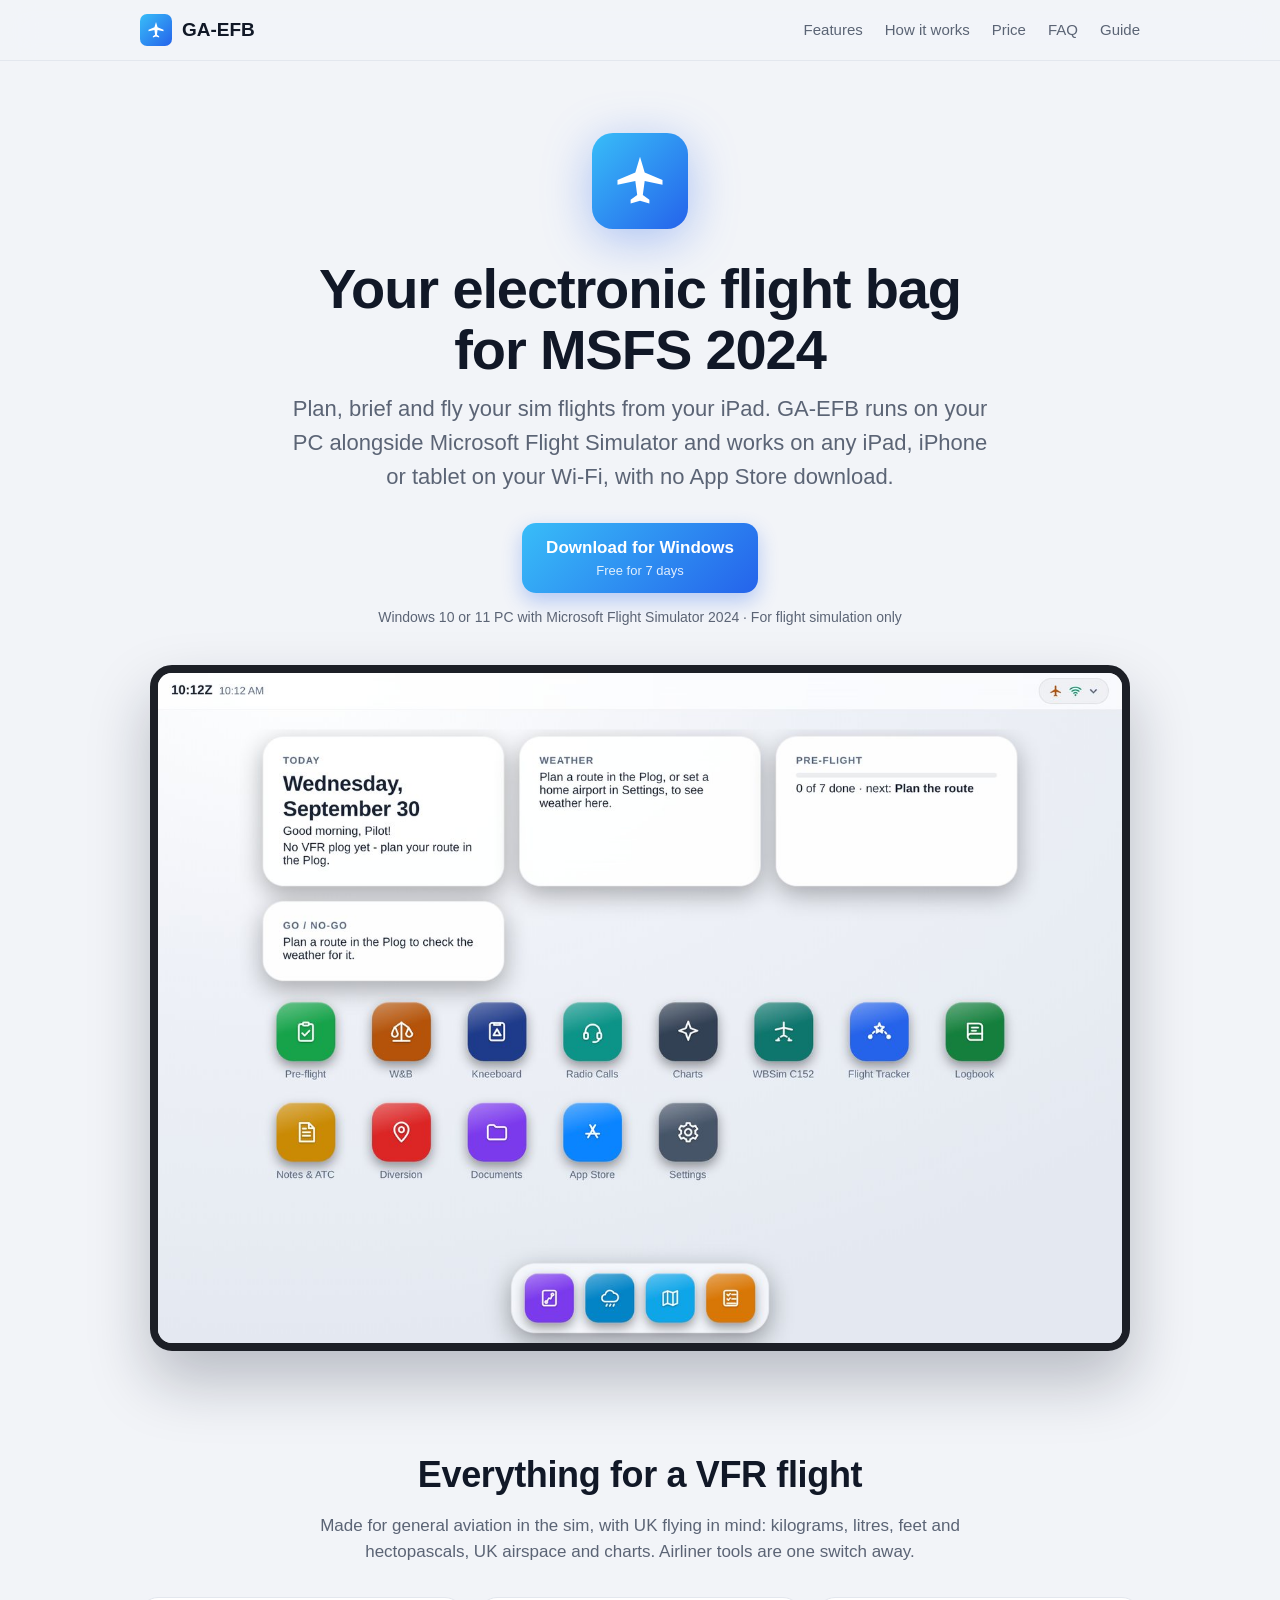
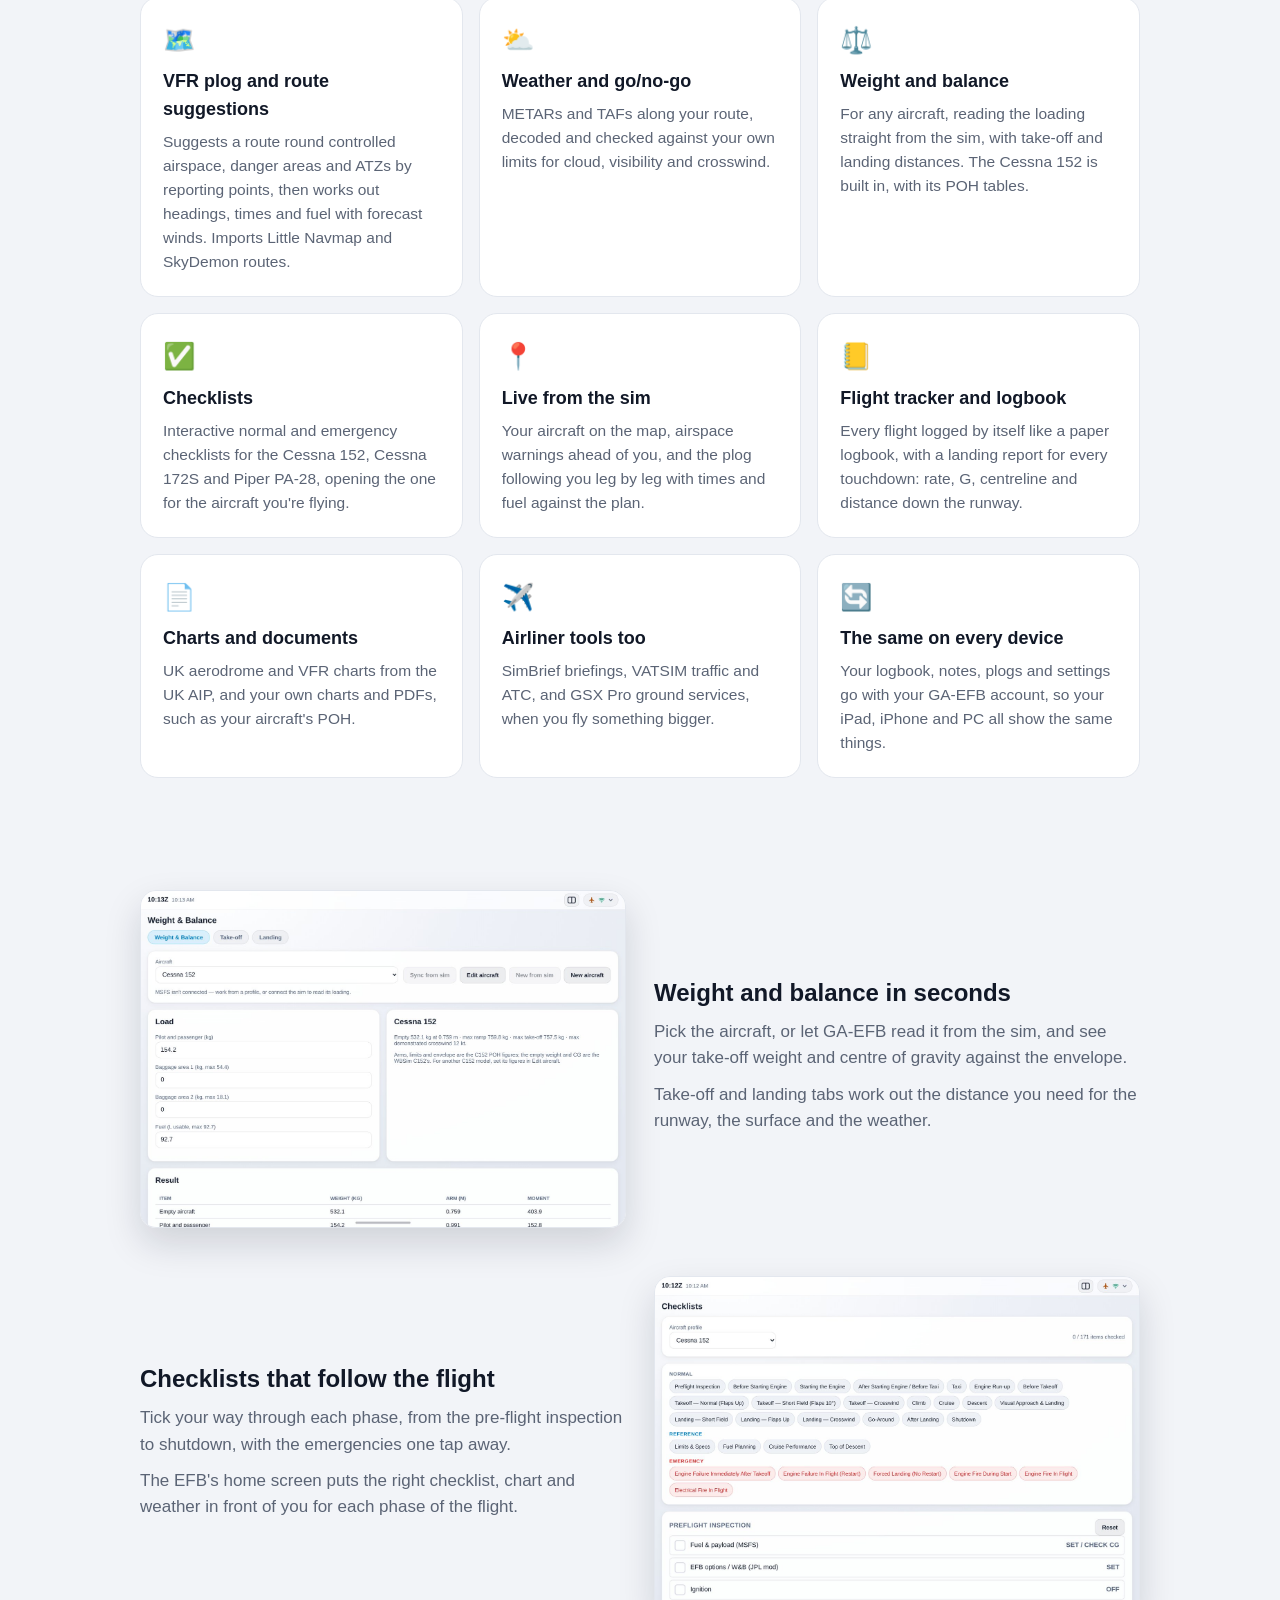
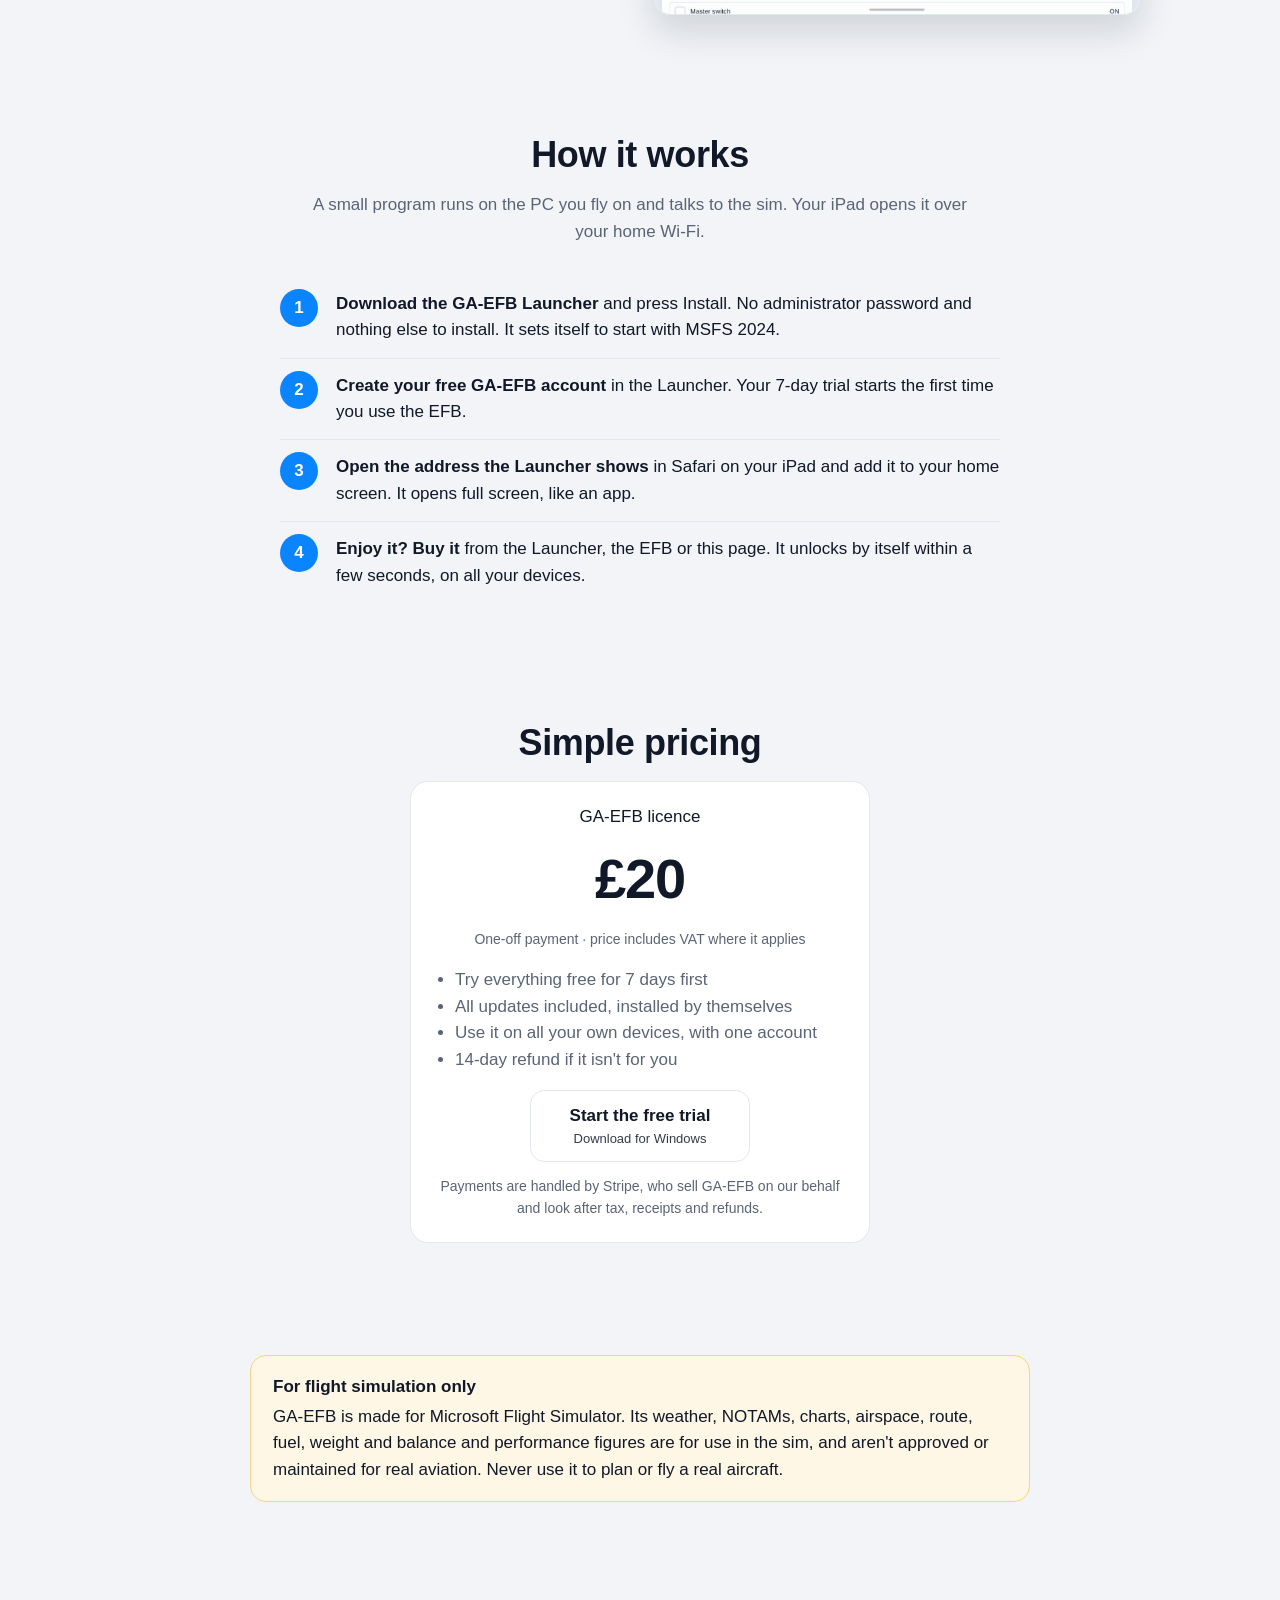
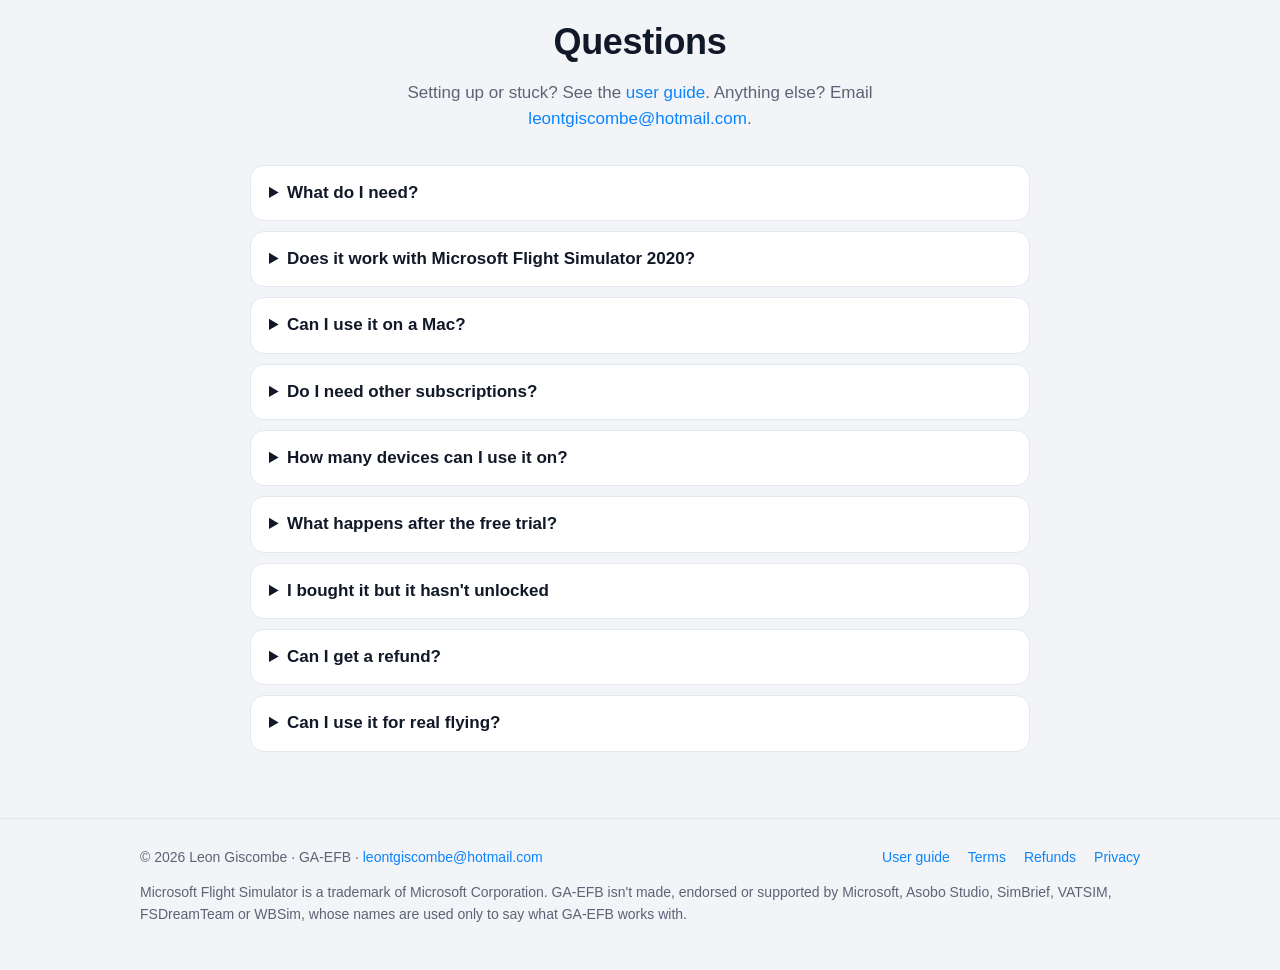
==== index.html @ ec14f98f "Website leontgiscombe/ga-efb@f3e950b14109d30cbc93997cfdd65d51497fab8c" ====
<!doctype html>
<html lang="en-GB">
<head>
  <meta charset="utf-8">
  <meta name="viewport" content="width=device-width, initial-scale=1">
  <title>GA-EFB – Electronic flight bag for Microsoft Flight Simulator 2024</title>
  <meta name="description" content="GA-EFB is an iPad-style electronic flight bag for Microsoft Flight Simulator 2024: VFR plog and route suggestions, weather go/no-go, weight and balance, checklists, flight tracking and logbook. Try it free for 7 days, then £20.">
  <meta property="og:title" content="GA-EFB – Electronic flight bag for MSFS 2024">
  <meta property="og:description" content="Plan, brief and fly your sim flights from your iPad. Try it free for 7 days, then £20.">
  <meta property="og:image" content="https://ga-efb.co.uk/images/product.png">
  <meta property="og:url" content="https://ga-efb.co.uk/">
  <meta name="twitter:card" content="summary_large_image">
  <link rel="icon" href="images/favicon-32.png" type="image/png" sizes="32x32">
  <link rel="apple-touch-icon" href="images/apple-touch-icon.png">
  <link rel="stylesheet" href="style.css">
</head>
<body>
  <header class="top">
    <div class="wrap">
      <a class="brand" href="./"><img src="images/logo.svg" alt="">GA-EFB</a>
      <nav>
        <a href="#features" class="hide-small">Features</a>
        <a href="#how" class="hide-small">How it works</a>
        <a href="#price">Price</a>
        <a href="#faq" class="hide-small">FAQ</a>
        <a href="guide.html">Guide</a>
      </nav>
    </div>
  </header>

  <main>
    <div class="wrap hero">
      <img class="logo" src="images/logo.svg" alt="GA-EFB">
      <h1>Your electronic flight bag<br>for MSFS&nbsp;2024</h1>
      <p class="lead">Plan, brief and fly your sim flights from your iPad. GA-EFB runs on your PC alongside Microsoft Flight Simulator and works on any iPad, iPhone or tablet on your Wi-Fi, with no App Store download.</p>
      <div class="buttons">
        <a class="btn primary" href="https://github.com/leontgiscombe/ga-efb-releases/releases/latest/download/GA-EFB-Launcher.exe">Download for Windows<small>Free for 7 days</small></a>
        <a class="btn secondary buy" href="#price" hidden>Buy GA-EFB – £20<small>One-off payment</small></a>
      </div>
      <p class="fine">Windows 10 or 11 PC with Microsoft Flight Simulator 2024 · For flight simulation only</p>
      <div class="shot"><img src="images/home.jpg" alt="GA-EFB's home screen on an iPad: today's flight, weather and pre-flight widgets above the app icons" width="1400" height="973"></div>
    </div>

    <section id="features">
      <div class="wrap">
        <h2>Everything for a VFR flight</h2>
        <p class="sub">Made for general aviation in the sim, with UK flying in mind: kilograms, litres, feet and hectopascals, UK airspace and charts. Airliner tools are one switch away.</p>
        <div class="grid">
          <div class="card"><div class="icon">🗺️</div><h3>VFR plog and route suggestions</h3><p>Suggests a route round controlled airspace, danger areas and ATZs by reporting points, then works out headings, times and fuel with forecast winds. Imports Little Navmap and SkyDemon routes.</p></div>
          <div class="card"><div class="icon">⛅</div><h3>Weather and go/no-go</h3><p>METARs and TAFs along your route, decoded and checked against your own limits for cloud, visibility and crosswind.</p></div>
          <div class="card"><div class="icon">⚖️</div><h3>Weight and balance</h3><p>For any aircraft, reading the loading straight from the sim, with take-off and landing distances. The Cessna 152 is built in, with its POH tables.</p></div>
          <div class="card"><div class="icon">✅</div><h3>Checklists</h3><p>Interactive normal and emergency checklists for the Cessna 152, Cessna 172S and Piper PA-28, opening the one for the aircraft you're flying.</p></div>
          <div class="card"><div class="icon">📍</div><h3>Live from the sim</h3><p>Your aircraft on the map, airspace warnings ahead of you, and the plog following you leg by leg with times and fuel against the plan.</p></div>
          <div class="card"><div class="icon">📒</div><h3>Flight tracker and logbook</h3><p>Every flight logged by itself like a paper logbook, with a landing report for every touchdown: rate, G, centreline and distance down the runway.</p></div>
          <div class="card"><div class="icon">📄</div><h3>Charts and documents</h3><p>UK aerodrome and VFR charts from the UK AIP, and your own charts and PDFs, such as your aircraft's POH.</p></div>
          <div class="card"><div class="icon">✈️</div><h3>Airliner tools too</h3><p>SimBrief briefings, VATSIM traffic and ATC, and GSX Pro ground services, when you fly something bigger.</p></div>
          <div class="card"><div class="icon">🔄</div><h3>The same on every device</h3><p>Your logbook, notes, plogs and settings go with your GA-EFB account, so your iPad, iPhone and PC all show the same things.</p></div>
        </div>
      </div>
    </section>

    <section>
      <div class="wrap">
        <div class="pair">
          <img src="images/wb.jpg" alt="Weight and balance for a Cessna 152 in GA-EFB" width="1400" height="973" loading="lazy">
          <div>
            <h3>Weight and balance in seconds</h3>
            <p>Pick the aircraft, or let GA-EFB read it from the sim, and see your take-off weight and centre of gravity against the envelope.</p>
            <p>Take-off and landing tabs work out the distance you need for the runway, the surface and the weather.</p>
          </div>
        </div>
        <div class="pair flip">
          <div>
            <h3>Checklists that follow the flight</h3>
            <p>Tick your way through each phase, from the pre-flight inspection to shutdown, with the emergencies one tap away.</p>
            <p>The EFB's home screen puts the right checklist, chart and weather in front of you for each phase of the flight.</p>
          </div>
          <img src="images/checklists.jpg" alt="Cessna 152 checklists in GA-EFB" width="1400" height="973" loading="lazy">
        </div>
      </div>
    </section>

    <section id="how">
      <div class="wrap">
        <h2>How it works</h2>
        <p class="sub">A small program runs on the PC you fly on and talks to the sim. Your iPad opens it over your home Wi-Fi.</p>
        <ol class="steps">
          <li><strong>Download the GA-EFB Launcher</strong> and press Install. No administrator password and nothing else to install. It sets itself to start with MSFS 2024.</li>
          <li><strong>Create your free GA-EFB account</strong> in the Launcher. Your 7-day trial starts the first time you use the EFB.</li>
          <li><strong>Open the address the Launcher shows</strong> in Safari on your iPad and add it to your home screen. It opens full screen, like an app.</li>
          <li><strong>Enjoy it? Buy it</strong> from the Launcher, the EFB or this page. It unlocks by itself within a few seconds, on all your devices.</li>
        </ol>
      </div>
    </section>

    <section id="price">
      <div class="wrap">
        <h2>Simple pricing</h2>
        <div class="card price">
          <div>GA-EFB licence</div>
          <div class="amount">£20</div>
          <div class="fine" style="margin-top:0">One-off payment · price includes VAT where it applies</div>
          <ul>
            <li>Try everything free for 7 days first</li>
            <li>All updates included, installed by themselves</li>
            <li>Use it on all your own devices, with one account</li>
            <li>14-day refund if it isn't for you</li>
          </ul>
          <div class="buttons">
            <a class="btn primary buy" href="#price" hidden>Buy GA-EFB – £20<small>Secure checkout by Stripe</small></a>
            <a class="btn secondary" href="https://github.com/leontgiscombe/ga-efb-releases/releases/latest/download/GA-EFB-Launcher.exe">Start the free trial<small>Download for Windows</small></a>
          </div>
          <p class="fine buy" hidden><strong>Buying here?</strong> Use the email address of your GA-EFB account at the checkout, and GA-EFB unlocks by itself. (Buying from the Launcher or the EFB does this for you.)</p>
          <p class="fine">Payments are handled by Stripe, who sell GA-EFB on our behalf and look after tax, receipts and refunds.</p>
        </div>
      </div>
    </section>

    <section>
      <div class="wrap">
        <div class="sim-only">
          <strong>For flight simulation only</strong>
          GA-EFB is made for Microsoft Flight Simulator. Its weather, NOTAMs, charts, airspace, route, fuel, weight and balance and performance figures are for use in the sim, and aren't approved or maintained for real aviation. Never use it to plan or fly a real aircraft.
        </div>
      </div>
    </section>

    <section id="faq">
      <div class="wrap">
        <h2>Questions</h2>
        <p class="sub">Setting up or stuck? See the <a href="guide.html">user guide</a>. Anything else? Email <a href="mailto:leontgiscombe@hotmail.com">leontgiscombe@hotmail.com</a>.</p>
        <details><summary>What do I need?</summary><p>A Windows 10 or 11 PC (64-bit) with Microsoft Flight Simulator 2024, an internet connection, and an iPad, iPhone, Android tablet or any computer with a modern web browser on the same Wi-Fi. You can also use GA-EFB in a window on the PC itself.</p></details>
        <details><summary>Does it work with Microsoft Flight Simulator 2020?</summary><p>GA-EFB is made and tested for MSFS 2024. Much of it doesn't need the sim at all, but the live features are only supported with MSFS 2024.</p></details>
        <details><summary>Can I use it on a Mac?</summary><p>The part that runs alongside the sim needs a Windows PC, as MSFS does. You can then use GA-EFB from a Mac, iPad or anything else with a web browser on the same network.</p></details>
        <details><summary>Do I need other subscriptions?</summary><p>No. Some optional features use other services with their own free accounts: SimBrief for airliner flight plans and VATSIM for online traffic and ATC.</p></details>
        <details><summary>How many devices can I use it on?</summary><p>All of your own. Your licence is tied to your GA-EFB account, so sign in to it on each device.</p></details>
        <details><summary>What happens after the free trial?</summary><p>After 7 days GA-EFB asks you to buy it. Buy it from the Launcher, the EFB or this page, and it unlocks by itself, on all your devices. Your logbook, plogs and settings from the trial are all kept.</p></details>
        <details><summary>I bought it but it hasn't unlocked</summary><p>If you bought it on this website, check you used the same email address as your GA-EFB account. If you used a different one, email us with both addresses and we'll sort it out. It can also take a minute: open the EFB again, or press Buy in the Launcher once more.</p></details>
        <details><summary>Can I get a refund?</summary><p>Yes, within 14 days of buying. See the <a href="refunds.html">refund policy</a>.</p></details>
        <details><summary>Can I use it for real flying?</summary><p>No. GA-EFB is for flight simulation only. Nothing in it is approved or kept up to date for real aviation.</p></details>
      </div>
    </section>
  </main>

  <footer>
    <div class="wrap">
      <span>© 2026 Leon Giscombe · GA-EFB · <a href="mailto:leontgiscombe@hotmail.com">leontgiscombe@hotmail.com</a></span>
      <nav>
        <a href="guide.html">User guide</a>
        <a href="terms.html">Terms</a>
        <a href="refunds.html">Refunds</a>
        <a href="privacy.html">Privacy</a>
      </nav>
    </div>
    <div class="wrap"><span class="fine">Microsoft Flight Simulator is a trademark of Microsoft Corporation. GA-EFB isn't made, endorsed or supported by Microsoft, Asobo Studio, SimBrief, VATSIM, FSDreamTeam or WBSim, whose names are used only to say what GA-EFB works with.</span></div>
  </footer>

  <script src="site.js"></script>
</body>
</html>
---- style.css ----
/* GA-EFB's website: plain HTML and CSS, light and dark like the app. */
:root {
  --bg: #f2f4f8;
  --card: #ffffff;
  --text: #111827;
  --dim: #5b6475;
  --line: #e3e7ee;
  --accent: #0a84ff;
  --accent-2: #2563eb;
  --warn-bg: #fff7e6;
  --warn-line: #f5d38a;
  color-scheme: light dark;
}
@media (prefers-color-scheme: dark) {
  :root {
    --bg: #0b0f17;
    --card: #151b26;
    --text: #eef2f8;
    --dim: #9aa4b5;
    --line: #232b39;
    --accent: #3b9bff;
    --warn-bg: #2a2111;
    --warn-line: #6b5420;
  }
}
* { box-sizing: border-box; }
html { -webkit-text-size-adjust: 100%; }
body {
  margin: 0;
  background: var(--bg);
  color: var(--text);
  font: 17px/1.55 -apple-system, BlinkMacSystemFont, "Segoe UI", Roboto, Helvetica, Arial, sans-serif;
}
a { color: var(--accent); text-decoration: none; }
a:hover { text-decoration: underline; }
.wrap { max-width: 1040px; margin: 0 auto; padding: 0 20px; }

header.top { position: sticky; top: 0; z-index: 5; backdrop-filter: saturate(180%) blur(16px); -webkit-backdrop-filter: saturate(180%) blur(16px); background: color-mix(in srgb, var(--bg) 82%, transparent); border-bottom: 1px solid var(--line); }
header.top .wrap { display: flex; align-items: center; gap: 12px; height: 60px; }
.brand { display: flex; align-items: center; gap: 10px; font-weight: 700; color: var(--text); font-size: 19px; }
.brand img { width: 32px; height: 32px; }
.brand:hover { text-decoration: none; }
header.top nav { margin-left: auto; display: flex; gap: 22px; font-size: 15px; }
header.top nav a { color: var(--dim); }
@media (max-width: 640px) { header.top nav .hide-small { display: none; } }

.hero { text-align: center; padding-top: 72px; padding-bottom: 40px; }
.hero img.logo { width: 96px; height: 96px; filter: drop-shadow(0 10px 24px rgba(37, 99, 235, 0.35)); }
.hero h1 { font-size: clamp(34px, 6vw, 56px); line-height: 1.08; margin: 22px 0 12px; letter-spacing: -0.02em; }
.hero p.lead { font-size: clamp(18px, 2.4vw, 22px); color: var(--dim); max-width: 700px; margin: 0 auto 28px; }
.buttons { display: flex; gap: 12px; justify-content: center; flex-wrap: wrap; }
.btn { display: inline-flex; flex-direction: column; align-items: center; justify-content: center; min-width: 220px; padding: 12px 24px; border-radius: 14px; font-weight: 650; font-size: 17px; }
.btn small { font-weight: 500; font-size: 13px; opacity: 0.85; }
.btn.primary { background: linear-gradient(135deg, #38bdf8, var(--accent-2)); color: #fff; box-shadow: 0 8px 20px rgba(37, 99, 235, 0.3); }
.btn.secondary { background: var(--card); color: var(--text); border: 1px solid var(--line); }
.btn:hover { text-decoration: none; filter: brightness(1.05); }
[hidden] { display: none !important; }
.fine { color: var(--dim); font-size: 14px; margin-top: 14px; }

.shot { margin: 36px auto 0; max-width: 980px; }
.shot img { width: 100%; height: auto; border-radius: 22px; border: 8px solid #1c1f26; box-shadow: 0 30px 60px rgba(15, 23, 42, 0.25); display: block; }

section { padding: 56px 0; }
section h2 { font-size: clamp(26px, 4vw, 36px); margin: 0 0 10px; letter-spacing: -0.01em; text-align: center; }
section p.sub { text-align: center; color: var(--dim); max-width: 680px; margin: 0 auto 32px; }

.grid { display: grid; grid-template-columns: repeat(auto-fit, minmax(270px, 1fr)); gap: 16px; }
.card { background: var(--card); border: 1px solid var(--line); border-radius: 18px; padding: 22px; }
.card h3 { margin: 0 0 6px; font-size: 18px; }
.card p { margin: 0; color: var(--dim); font-size: 15.5px; }
.card p.fine { margin-top: 14px; font-size: 14px; }
.card .icon { font-size: 26px; margin-bottom: 8px; }

.pair { display: grid; grid-template-columns: 1fr 1fr; gap: 28px; align-items: center; }
.pair + .pair { margin-top: 48px; }
.pair img { width: 100%; height: auto; border-radius: 16px; border: 1px solid var(--line); box-shadow: 0 16px 36px rgba(15, 23, 42, 0.15); }
.pair h3 { font-size: 24px; margin: 0 0 8px; }
.pair p { color: var(--dim); margin: 0 0 10px; }
@media (max-width: 760px) { .pair { grid-template-columns: 1fr; } .pair.flip img { order: -1; } }

ol.steps { counter-reset: s; list-style: none; padding: 0; margin: 0 auto; max-width: 720px; }
ol.steps li { counter-increment: s; position: relative; padding: 14px 0 14px 56px; border-bottom: 1px solid var(--line); }
ol.steps li:last-child { border-bottom: none; }
ol.steps li::before { content: counter(s); position: absolute; left: 0; top: 12px; width: 38px; height: 38px; border-radius: 50%; background: var(--accent); color: #fff; font-weight: 700; display: grid; place-items: center; }

.price { max-width: 460px; margin: 0 auto; text-align: center; }
.price .amount { font-size: 56px; font-weight: 800; letter-spacing: -0.02em; margin: 6px 0; }
.price ul { text-align: left; padding-left: 22px; color: var(--dim); }

.sim-only { background: var(--warn-bg); border: 1px solid var(--warn-line); border-radius: 16px; padding: 18px 22px; max-width: 780px; margin: 0 auto; }
.sim-only strong { display: block; margin-bottom: 4px; }

details { background: var(--card); border: 1px solid var(--line); border-radius: 14px; padding: 14px 18px; margin: 0 auto 10px; max-width: 780px; }
details summary { cursor: pointer; font-weight: 600; }
details p { color: var(--dim); margin: 10px 0 0; }

footer { border-top: 1px solid var(--line); padding: 28px 0 44px; color: var(--dim); font-size: 14px; }
footer .wrap { display: flex; flex-wrap: wrap; gap: 10px 24px; justify-content: space-between; }
footer nav { display: flex; gap: 18px; flex-wrap: wrap; }

/* The policy pages */
article.doc { max-width: 760px; margin: 0 auto; padding: 40px 0 60px; }
article.doc h1 { font-size: 36px; margin: 0 0 4px; }
article.doc .updated { color: var(--dim); margin: 0 0 28px; }
article.doc h2 { font-size: 21px; margin: 32px 0 8px; }
article.doc p, article.doc li { color: var(--text); }
article.doc ul { padding-left: 22px; }

/* User guide (guide.html) */
article.guide .toc { background: var(--card); border: 1px solid var(--line); border-radius: 16px; padding: 14px 22px; margin: 0 0 24px; }
article.guide .toc ol { margin: 0; padding-left: 20px; columns: 2 240px; column-gap: 28px; }
article.guide .toc li { margin: 3px 0; }
article.guide h2 { scroll-margin-top: 76px; }
article.guide .sim-only { margin: 0 0 8px; }
article.guide ol.steps { margin: 6px 0 14px; max-width: none; }
article.guide ol.steps li { color: var(--text); }
article.guide code { font-size: 0.92em; background: var(--card); border: 1px solid var(--line); border-radius: 6px; padding: 1px 6px; overflow-wrap: anywhere; }
article.guide .tip { background: var(--card); border-left: 4px solid var(--accent); border-radius: 10px; padding: 12px 16px; }
article.guide dl.apps { display: grid; grid-template-columns: minmax(150px, 220px) 1fr; gap: 0; border: 1px solid var(--line); border-radius: 14px; overflow: hidden; background: var(--card); }
article.guide dl.apps dt, article.guide dl.apps dd { margin: 0; padding: 10px 14px; border-top: 1px solid var(--line); }
article.guide dl.apps dt:first-of-type, article.guide dl.apps dt:first-of-type + dd { border-top: none; }
article.guide dl.apps dt { font-weight: 650; }
article.guide dl.apps dt span { display: inline-block; font-size: 11px; font-weight: 600; color: var(--dim); border: 1px solid var(--line); border-radius: 999px; padding: 0 7px; margin-left: 4px; vertical-align: 2px; }
article.guide dl.apps dd { color: var(--dim); }
article.guide details { max-width: none; }
article.guide details ul { color: var(--dim); margin: 10px 0 0; }
article.guide .contact { margin-top: 28px; }
@media (max-width: 600px) {
  article.guide dl.apps { grid-template-columns: 1fr; }
  article.guide dl.apps dd { border-top: none; padding-top: 0; }
}
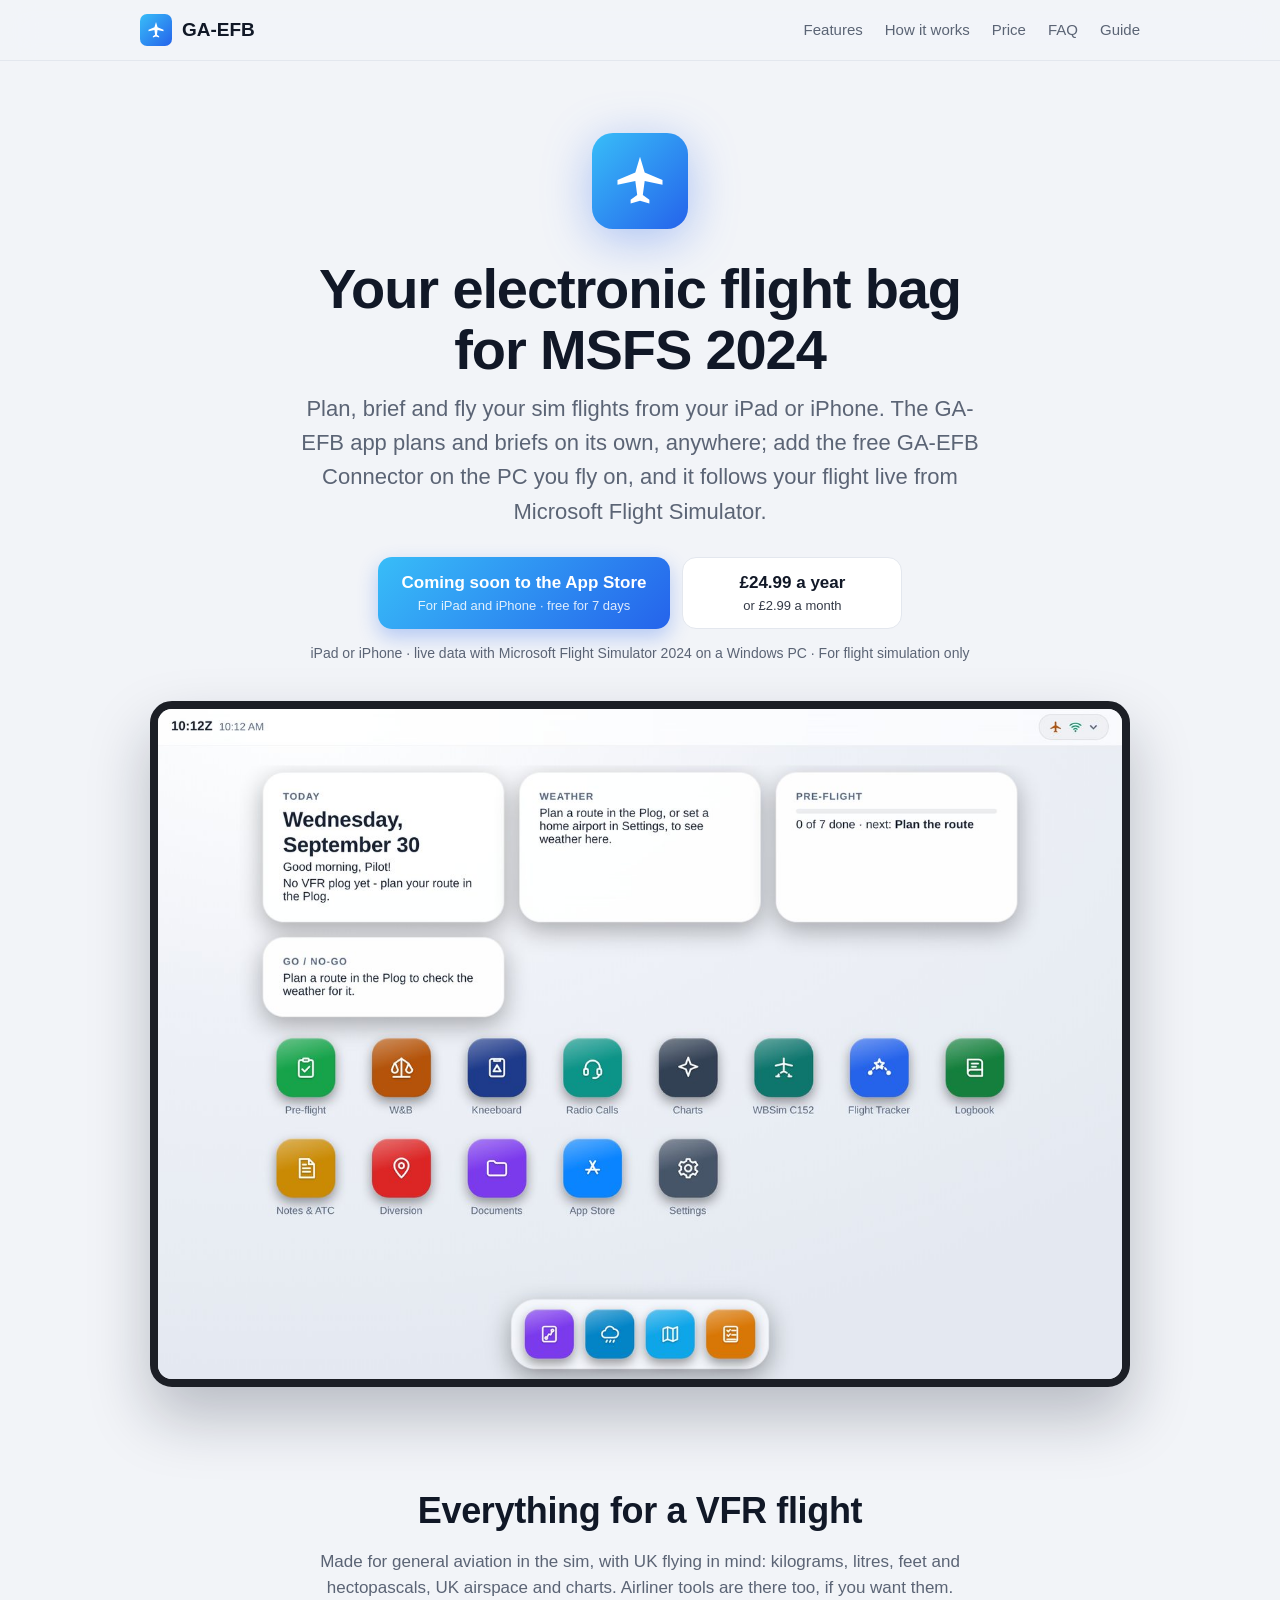
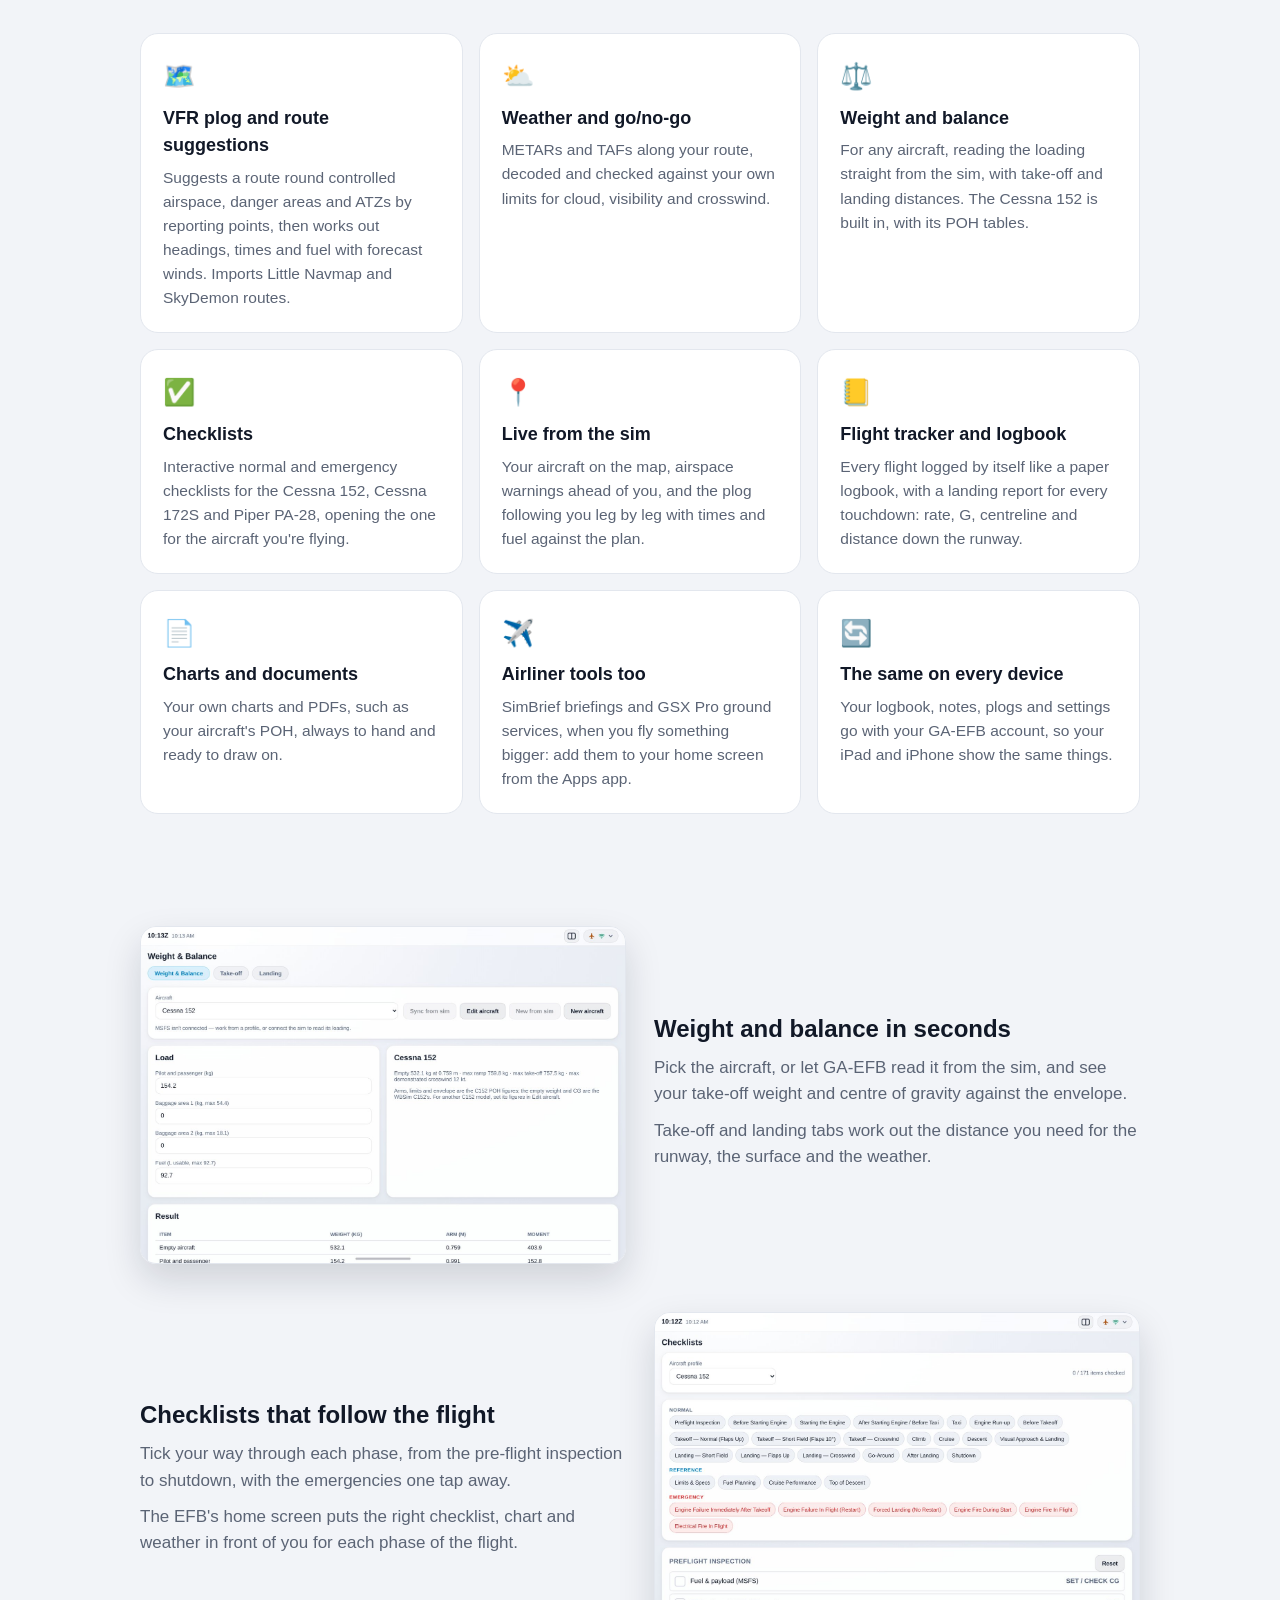
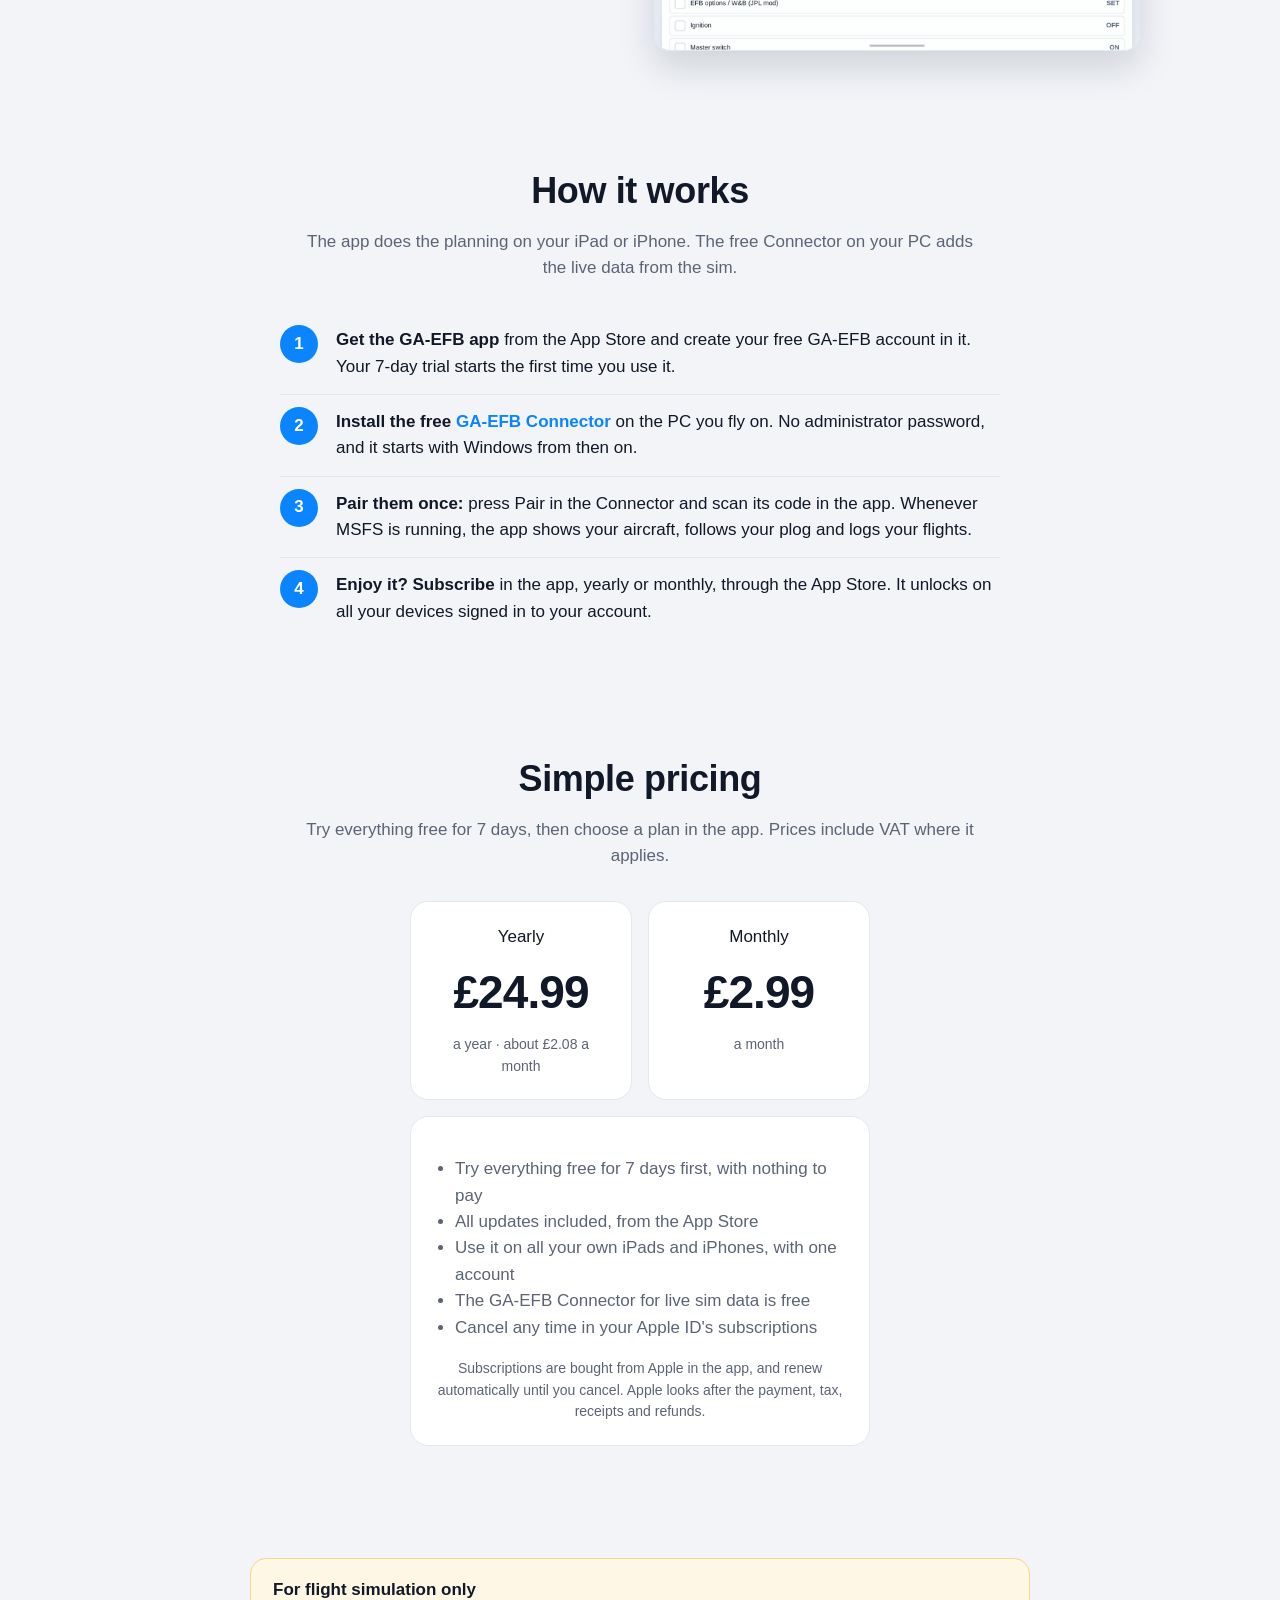
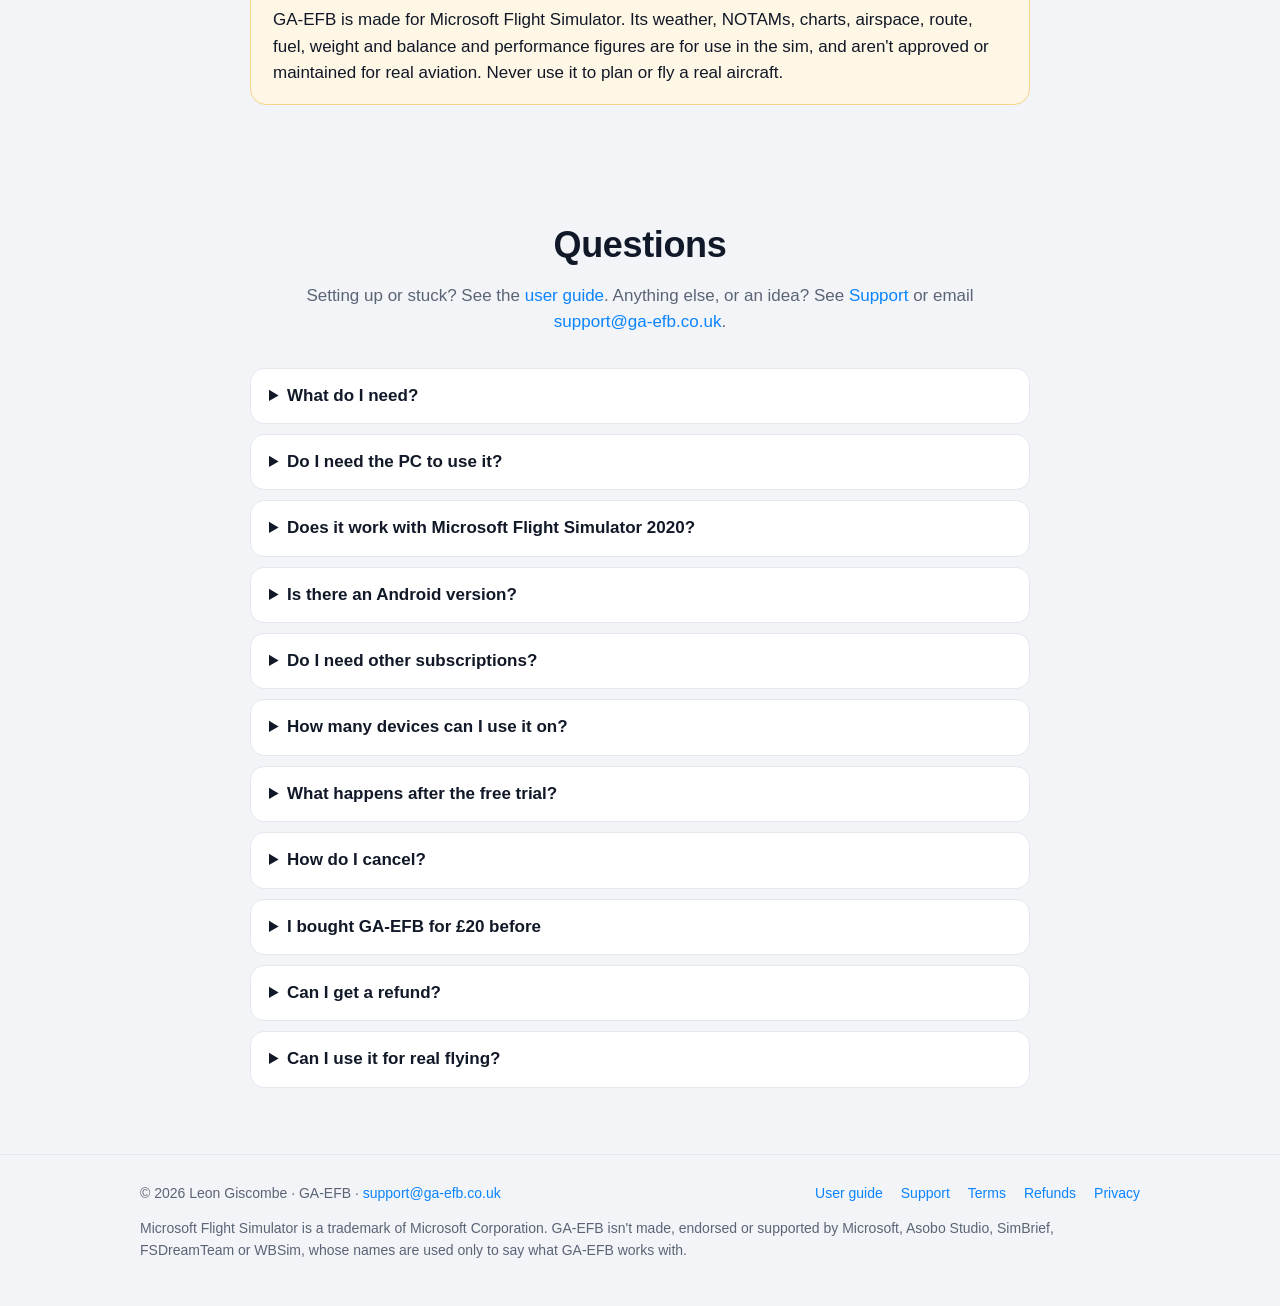
==== commit 2ac307d8: "Website leontgiscombe/ga-efb@dd923b74b91a2d2367b68d70e1950bfe2bf7322a" ====
--- a/index.html
+++ b/index.html
@@ -4,9 +4,9 @@
   <meta charset="utf-8">
   <meta name="viewport" content="width=device-width, initial-scale=1">
   <title>GA-EFB – Electronic flight bag for Microsoft Flight Simulator 2024</title>
-  <meta name="description" content="GA-EFB is an iPad-style electronic flight bag for Microsoft Flight Simulator 2024: VFR plog and route suggestions, weather go/no-go, weight and balance, checklists, flight tracking and logbook. Try it free for 7 days, then £20.">
+  <meta name="description" content="GA-EFB is an iPad-style electronic flight bag for Microsoft Flight Simulator 2024: VFR plog and route suggestions, weather go/no-go, weight and balance, checklists, flight tracking and logbook. An app for iPad and iPhone: try it free for 7 days, then £24.99 a year or £2.99 a month.">
   <meta property="og:title" content="GA-EFB – Electronic flight bag for MSFS 2024">
-  <meta property="og:description" content="Plan, brief and fly your sim flights from your iPad. Try it free for 7 days, then £20.">
+  <meta property="og:description" content="Plan, brief and fly your sim flights from your iPad or iPhone. Try it free for 7 days, then £24.99 a year or £2.99 a month.">
   <meta property="og:image" content="https://ga-efb.co.uk/images/product.png">
   <meta property="og:url" content="https://ga-efb.co.uk/">
   <meta name="twitter:card" content="summary_large_image">
@@ -32,19 +32,19 @@
     <div class="wrap hero">
       <img class="logo" src="images/logo.svg" alt="GA-EFB">
       <h1>Your electronic flight bag<br>for MSFS&nbsp;2024</h1>
-      <p class="lead">Plan, brief and fly your sim flights from your iPad. GA-EFB runs on your PC alongside Microsoft Flight Simulator and works on any iPad, iPhone or tablet on your Wi-Fi, with no App Store download.</p>
+      <p class="lead">Plan, brief and fly your sim flights from your iPad or iPhone. The GA-EFB app plans and briefs on its own, anywhere; add the free GA-EFB Connector on the PC you fly on, and it follows your flight live from Microsoft Flight Simulator.</p>
       <div class="buttons">
-        <a class="btn primary" href="https://github.com/leontgiscombe/ga-efb-releases/releases/latest/download/GA-EFB-Launcher.exe">Download for Windows<small>Free for 7 days</small></a>
-        <a class="btn secondary buy" href="#price" hidden>Buy GA-EFB – £20<small>One-off payment</small></a>
+        <span class="btn primary">Coming soon to the App Store<small>For iPad and iPhone · free for 7 days</small></span>
+        <a class="btn secondary" href="#price">£24.99 a year<small>or £2.99 a month</small></a>
       </div>
-      <p class="fine">Windows 10 or 11 PC with Microsoft Flight Simulator 2024 · For flight simulation only</p>
+      <p class="fine">iPad or iPhone · live data with Microsoft Flight Simulator 2024 on a Windows PC · For flight simulation only</p>
       <div class="shot"><img src="images/home.jpg" alt="GA-EFB's home screen on an iPad: today's flight, weather and pre-flight widgets above the app icons" width="1400" height="973"></div>
     </div>
 
     <section id="features">
       <div class="wrap">
         <h2>Everything for a VFR flight</h2>
-        <p class="sub">Made for general aviation in the sim, with UK flying in mind: kilograms, litres, feet and hectopascals, UK airspace and charts. Airliner tools are one switch away.</p>
+        <p class="sub">Made for general aviation in the sim, with UK flying in mind: kilograms, litres, feet and hectopascals, UK airspace and charts. Airliner tools are there too, if you want them.</p>
         <div class="grid">
           <div class="card"><div class="icon">🗺️</div><h3>VFR plog and route suggestions</h3><p>Suggests a route round controlled airspace, danger areas and ATZs by reporting points, then works out headings, times and fuel with forecast winds. Imports Little Navmap and SkyDemon routes.</p></div>
           <div class="card"><div class="icon">⛅</div><h3>Weather and go/no-go</h3><p>METARs and TAFs along your route, decoded and checked against your own limits for cloud, visibility and crosswind.</p></div>
@@ -52,9 +52,9 @@
           <div class="card"><div class="icon">✅</div><h3>Checklists</h3><p>Interactive normal and emergency checklists for the Cessna 152, Cessna 172S and Piper PA-28, opening the one for the aircraft you're flying.</p></div>
           <div class="card"><div class="icon">📍</div><h3>Live from the sim</h3><p>Your aircraft on the map, airspace warnings ahead of you, and the plog following you leg by leg with times and fuel against the plan.</p></div>
           <div class="card"><div class="icon">📒</div><h3>Flight tracker and logbook</h3><p>Every flight logged by itself like a paper logbook, with a landing report for every touchdown: rate, G, centreline and distance down the runway.</p></div>
-          <div class="card"><div class="icon">📄</div><h3>Charts and documents</h3><p>UK aerodrome and VFR charts from the UK AIP, and your own charts and PDFs, such as your aircraft's POH.</p></div>
-          <div class="card"><div class="icon">✈️</div><h3>Airliner tools too</h3><p>SimBrief briefings, VATSIM traffic and ATC, and GSX Pro ground services, when you fly something bigger.</p></div>
-          <div class="card"><div class="icon">🔄</div><h3>The same on every device</h3><p>Your logbook, notes, plogs and settings go with your GA-EFB account, so your iPad, iPhone and PC all show the same things.</p></div>
+          <div class="card"><div class="icon">📄</div><h3>Charts and documents</h3><p>Your own charts and PDFs, such as your aircraft's POH, always to hand and ready to draw on.</p></div>
+          <div class="card"><div class="icon">✈️</div><h3>Airliner tools too</h3><p>SimBrief briefings and GSX Pro ground services, when you fly something bigger: add them to your home screen from the Apps app.</p></div>
+          <div class="card"><div class="icon">🔄</div><h3>The same on every device</h3><p>Your logbook, notes, plogs and settings go with your GA-EFB account, so your iPad and iPhone show the same things.</p></div>
         </div>
       </div>
     </section>
@@ -83,12 +83,12 @@
     <section id="how">
       <div class="wrap">
         <h2>How it works</h2>
-        <p class="sub">A small program runs on the PC you fly on and talks to the sim. Your iPad opens it over your home Wi-Fi.</p>
+        <p class="sub">The app does the planning on your iPad or iPhone. The free Connector on your PC adds the live data from the sim.</p>
         <ol class="steps">
-          <li><strong>Download the GA-EFB Launcher</strong> and press Install. No administrator password and nothing else to install. It sets itself to start with MSFS 2024.</li>
-          <li><strong>Create your free GA-EFB account</strong> in the Launcher. Your 7-day trial starts the first time you use the EFB.</li>
-          <li><strong>Open the address the Launcher shows</strong> in Safari on your iPad and add it to your home screen. It opens full screen, like an app.</li>
-          <li><strong>Enjoy it? Buy it</strong> from the Launcher, the EFB or this page. It unlocks by itself within a few seconds, on all your devices.</li>
+          <li><strong>Get the GA-EFB app</strong> from the App Store and create your free GA-EFB account in it. Your 7-day trial starts the first time you use it.</li>
+          <li><strong>Install the free <a href="connector.html">GA-EFB Connector</a></strong> on the PC you fly on. No administrator password, and it starts with Windows from then on.</li>
+          <li><strong>Pair them once:</strong> press Pair in the Connector and scan its code in the app. Whenever MSFS is running, the app shows your aircraft, follows your plog and logs your flights.</li>
+          <li><strong>Enjoy it? Subscribe</strong> in the app, yearly or monthly, through the App Store. It unlocks on all your devices signed in to your account.</li>
         </ol>
       </div>
     </section>
@@ -96,22 +96,28 @@
     <section id="price">
       <div class="wrap">
         <h2>Simple pricing</h2>
+        <p class="sub">Try everything free for 7 days, then choose a plan in the app. Prices include VAT where it applies.</p>
+        <div class="plans">
+          <div class="card price">
+            <div>Yearly</div>
+            <div class="amount">£24.99</div>
+            <div class="fine" style="margin-top:0">a year · about £2.08 a month</div>
+          </div>
+          <div class="card price">
+            <div>Monthly</div>
+            <div class="amount">£2.99</div>
+            <div class="fine" style="margin-top:0">a month</div>
+          </div>
+        </div>
         <div class="card price">
-          <div>GA-EFB licence</div>
-          <div class="amount">£20</div>
-          <div class="fine" style="margin-top:0">One-off payment · price includes VAT where it applies</div>
           <ul>
-            <li>Try everything free for 7 days first</li>
-            <li>All updates included, installed by themselves</li>
-            <li>Use it on all your own devices, with one account</li>
-            <li>14-day refund if it isn't for you</li>
+            <li>Try everything free for 7 days first, with nothing to pay</li>
+            <li>All updates included, from the App Store</li>
+            <li>Use it on all your own iPads and iPhones, with one account</li>
+            <li>The GA-EFB Connector for live sim data is free</li>
+            <li>Cancel any time in your Apple ID's subscriptions</li>
           </ul>
-          <div class="buttons">
-            <a class="btn primary buy" href="#price" hidden>Buy GA-EFB – £20<small>Secure checkout by Stripe</small></a>
-            <a class="btn secondary" href="https://github.com/leontgiscombe/ga-efb-releases/releases/latest/download/GA-EFB-Launcher.exe">Start the free trial<small>Download for Windows</small></a>
-          </div>
-          <p class="fine buy" hidden><strong>Buying here?</strong> Use the email address of your GA-EFB account at the checkout, and GA-EFB unlocks by itself. (Buying from the Launcher or the EFB does this for you.)</p>
-          <p class="fine">Payments are handled by Stripe, who sell GA-EFB on our behalf and look after tax, receipts and refunds.</p>
+          <p class="fine">Subscriptions are bought from Apple in the app, and renew automatically until you cancel. Apple looks after the payment, tax, receipts and refunds.</p>
         </div>
       </div>
     </section>
@@ -128,15 +134,17 @@
     <section id="faq">
       <div class="wrap">
         <h2>Questions</h2>
-        <p class="sub">Setting up or stuck? See the <a href="guide.html">user guide</a>. Anything else? Email <a href="mailto:leontgiscombe@hotmail.com">leontgiscombe@hotmail.com</a>.</p>
-        <details><summary>What do I need?</summary><p>A Windows 10 or 11 PC (64-bit) with Microsoft Flight Simulator 2024, an internet connection, and an iPad, iPhone, Android tablet or any computer with a modern web browser on the same Wi-Fi. You can also use GA-EFB in a window on the PC itself.</p></details>
+        <p class="sub">Setting up or stuck? See the <a href="guide.html">user guide</a>. Anything else, or an idea? See <a href="support.html">Support</a> or email <a href="mailto:support@ga-efb.co.uk">support@ga-efb.co.uk</a>.</p>
+        <details><summary>What do I need?</summary><p>An iPad or iPhone and an email address for your free GA-EFB account. For the live data from the sim, a Windows 10 or 11 PC (64-bit) with Microsoft Flight Simulator 2024 running the free GA-EFB Connector, on the same Wi-Fi as your iPad or iPhone.</p></details>
+        <details><summary>Do I need the PC to use it?</summary><p>No. Planning, weather, NOTAMs, weight and balance, checklists, charts and your logbook all work on the iPad or iPhone by itself. The Connector adds what comes from the sim: your aircraft on the map, the plog and kneeboard following you, the flight tracker and landing reports.</p></details>
         <details><summary>Does it work with Microsoft Flight Simulator 2020?</summary><p>GA-EFB is made and tested for MSFS 2024. Much of it doesn't need the sim at all, but the live features are only supported with MSFS 2024.</p></details>
-        <details><summary>Can I use it on a Mac?</summary><p>The part that runs alongside the sim needs a Windows PC, as MSFS does. You can then use GA-EFB from a Mac, iPad or anything else with a web browser on the same network.</p></details>
-        <details><summary>Do I need other subscriptions?</summary><p>No. Some optional features use other services with their own free accounts: SimBrief for airliner flight plans and VATSIM for online traffic and ATC.</p></details>
-        <details><summary>How many devices can I use it on?</summary><p>All of your own. Your licence is tied to your GA-EFB account, so sign in to it on each device.</p></details>
-        <details><summary>What happens after the free trial?</summary><p>After 7 days GA-EFB asks you to buy it. Buy it from the Launcher, the EFB or this page, and it unlocks by itself, on all your devices. Your logbook, plogs and settings from the trial are all kept.</p></details>
-        <details><summary>I bought it but it hasn't unlocked</summary><p>If you bought it on this website, check you used the same email address as your GA-EFB account. If you used a different one, email us with both addresses and we'll sort it out. It can also take a minute: open the EFB again, or press Buy in the Launcher once more.</p></details>
-        <details><summary>Can I get a refund?</summary><p>Yes, within 14 days of buying. See the <a href="refunds.html">refund policy</a>.</p></details>
+        <details><summary>Is there an Android version?</summary><p>Not yet: GA-EFB is an app for iPad and iPhone.</p></details>
+        <details><summary>Do I need other subscriptions?</summary><p>No. The optional airliner flight plans use SimBrief, with its own free account.</p></details>
+        <details><summary>How many devices can I use it on?</summary><p>All of your own iPads and iPhones. Your subscription is tied to your GA-EFB account, so sign in to it on each device.</p></details>
+        <details><summary>What happens after the free trial?</summary><p>After 7 days GA-EFB asks you to subscribe, yearly or monthly, in the app. Your logbook, plogs and settings from the trial are all kept.</p></details>
+        <details><summary>How do I cancel?</summary><p>In your Apple ID's subscriptions (Settings → your name → Subscriptions on the iPad or iPhone), or from GA-EFB's Settings → Subscription → Manage Subscription. GA-EFB carries on until the end of the period you've paid for.</p></details>
+        <details><summary>I bought GA-EFB for £20 before</summary><p>Thank you! Your licence is tied to your GA-EFB account, so sign in to the app with that account and it's unlocked, with nothing more to pay.</p></details>
+        <details><summary>Can I get a refund?</summary><p>Subscriptions are sold by Apple, so refunds are Apple's: see the <a href="refunds.html">refund policy</a>.</p></details>
         <details><summary>Can I use it for real flying?</summary><p>No. GA-EFB is for flight simulation only. Nothing in it is approved or kept up to date for real aviation.</p></details>
       </div>
     </section>
@@ -144,17 +152,17 @@
 
   <footer>
     <div class="wrap">
-      <span>© 2026 Leon Giscombe · GA-EFB · <a href="mailto:leontgiscombe@hotmail.com">leontgiscombe@hotmail.com</a></span>
+      <span>© 2026 Leon Giscombe · GA-EFB · <a href="mailto:support@ga-efb.co.uk">support@ga-efb.co.uk</a></span>
       <nav>
         <a href="guide.html">User guide</a>
+        <a href="support.html">Support</a>
         <a href="terms.html">Terms</a>
         <a href="refunds.html">Refunds</a>
         <a href="privacy.html">Privacy</a>
       </nav>
     </div>
-    <div class="wrap"><span class="fine">Microsoft Flight Simulator is a trademark of Microsoft Corporation. GA-EFB isn't made, endorsed or supported by Microsoft, Asobo Studio, SimBrief, VATSIM, FSDreamTeam or WBSim, whose names are used only to say what GA-EFB works with.</span></div>
+    <div class="wrap"><span class="fine">Microsoft Flight Simulator is a trademark of Microsoft Corporation. GA-EFB isn't made, endorsed or supported by Microsoft, Asobo Studio, SimBrief, FSDreamTeam or WBSim, whose names are used only to say what GA-EFB works with.</span></div>
   </footer>
 
-  <script src="site.js"></script>
 </body>
 </html>
--- a/style.css
+++ b/style.css
@@ -129,3 +129,7 @@
   article.guide dl.apps { grid-template-columns: 1fr; }
   article.guide dl.apps dd { border-top: none; padding-top: 0; }
 }
+.plans { display: grid; grid-template-columns: repeat(auto-fit, minmax(200px, 1fr)); gap: 16px; max-width: 460px; margin: 0 auto 16px; }
+.plans .price { width: 100%; }
+span.btn { cursor: default; }
+.plans .price .amount { font-size: 46px; }
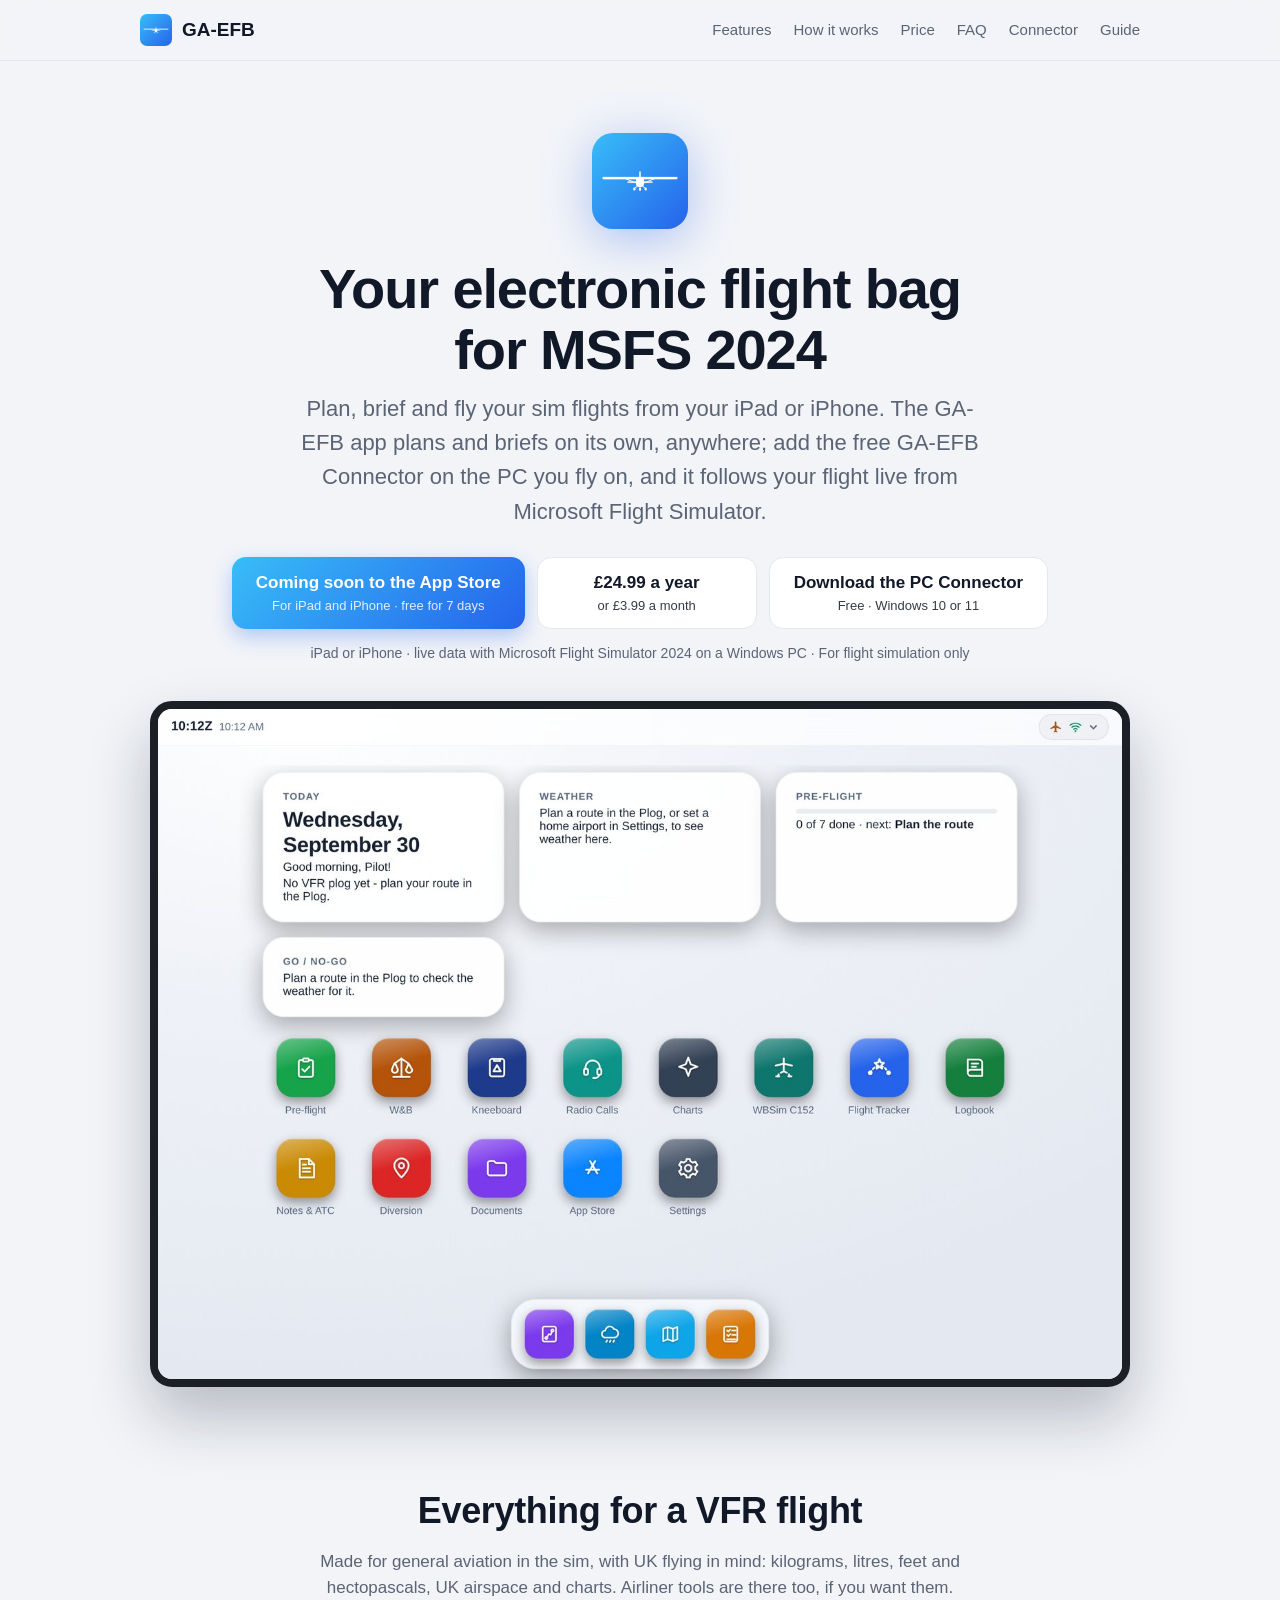
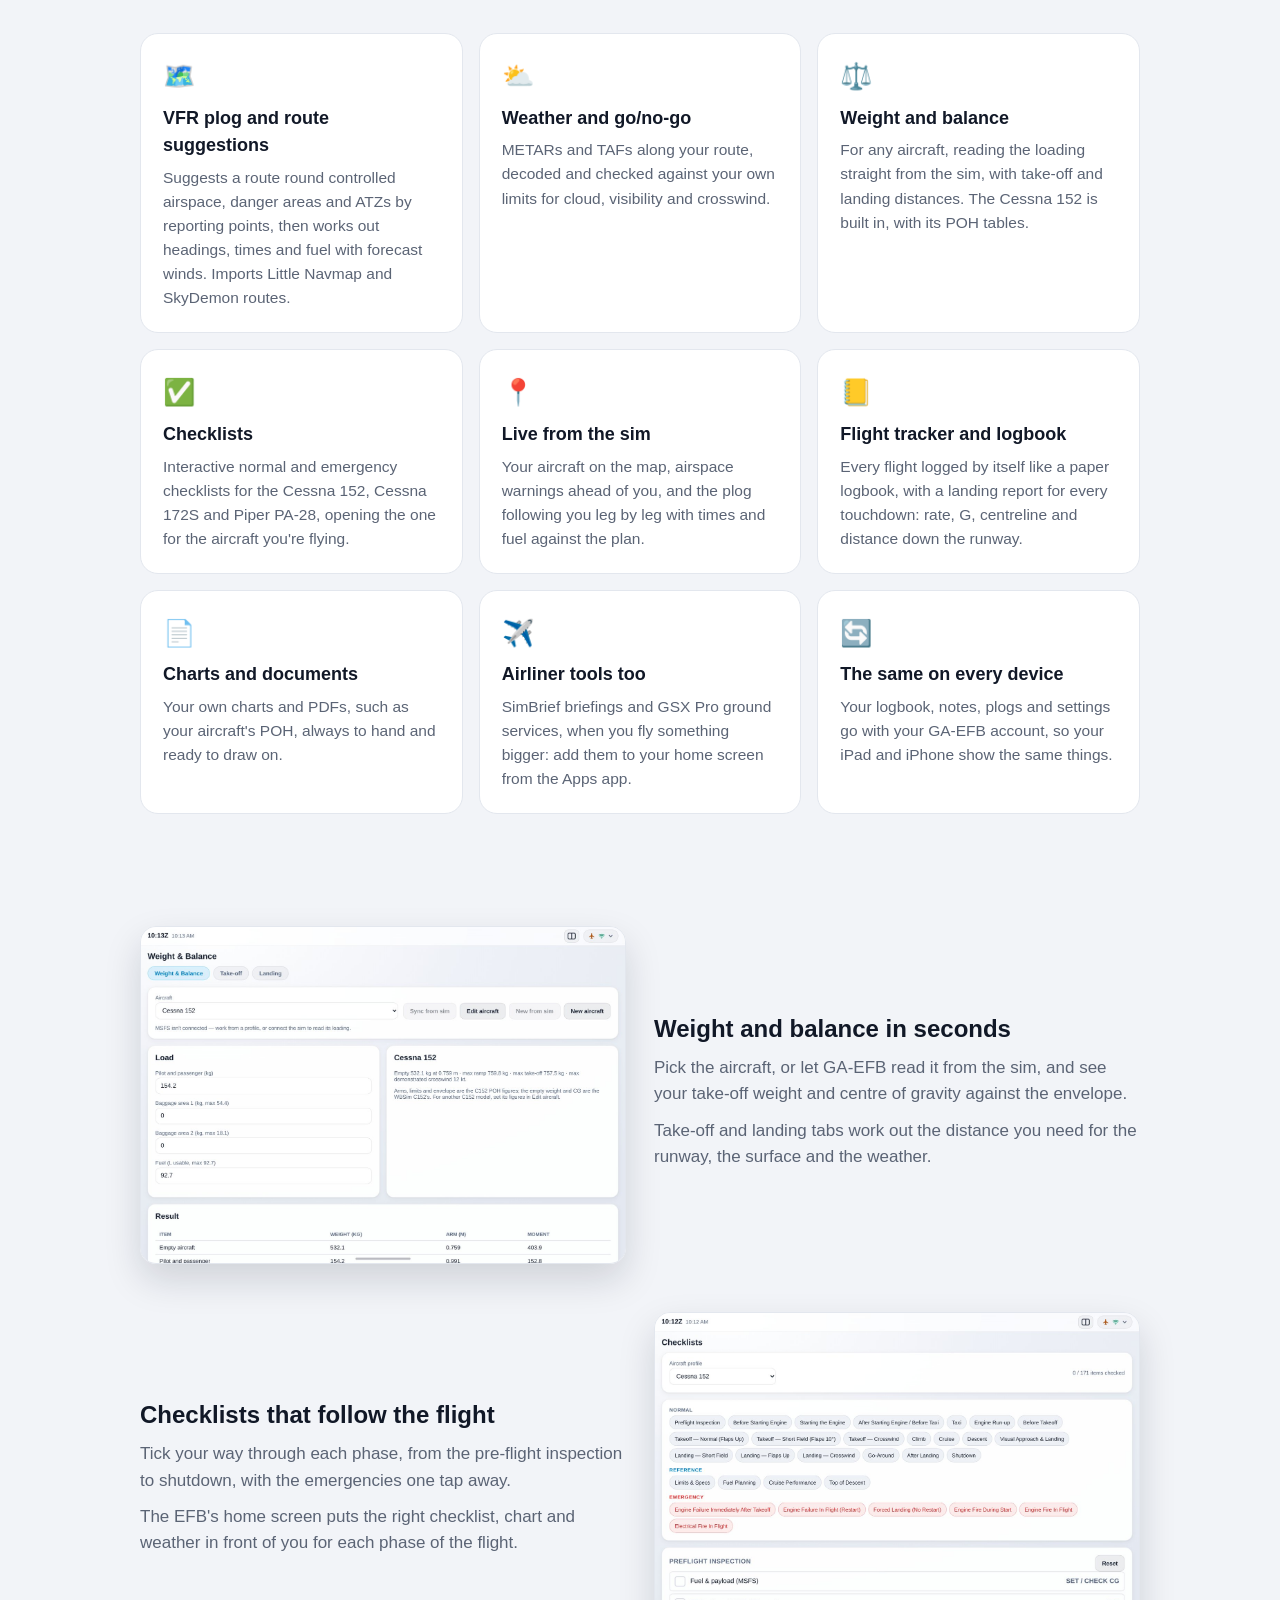
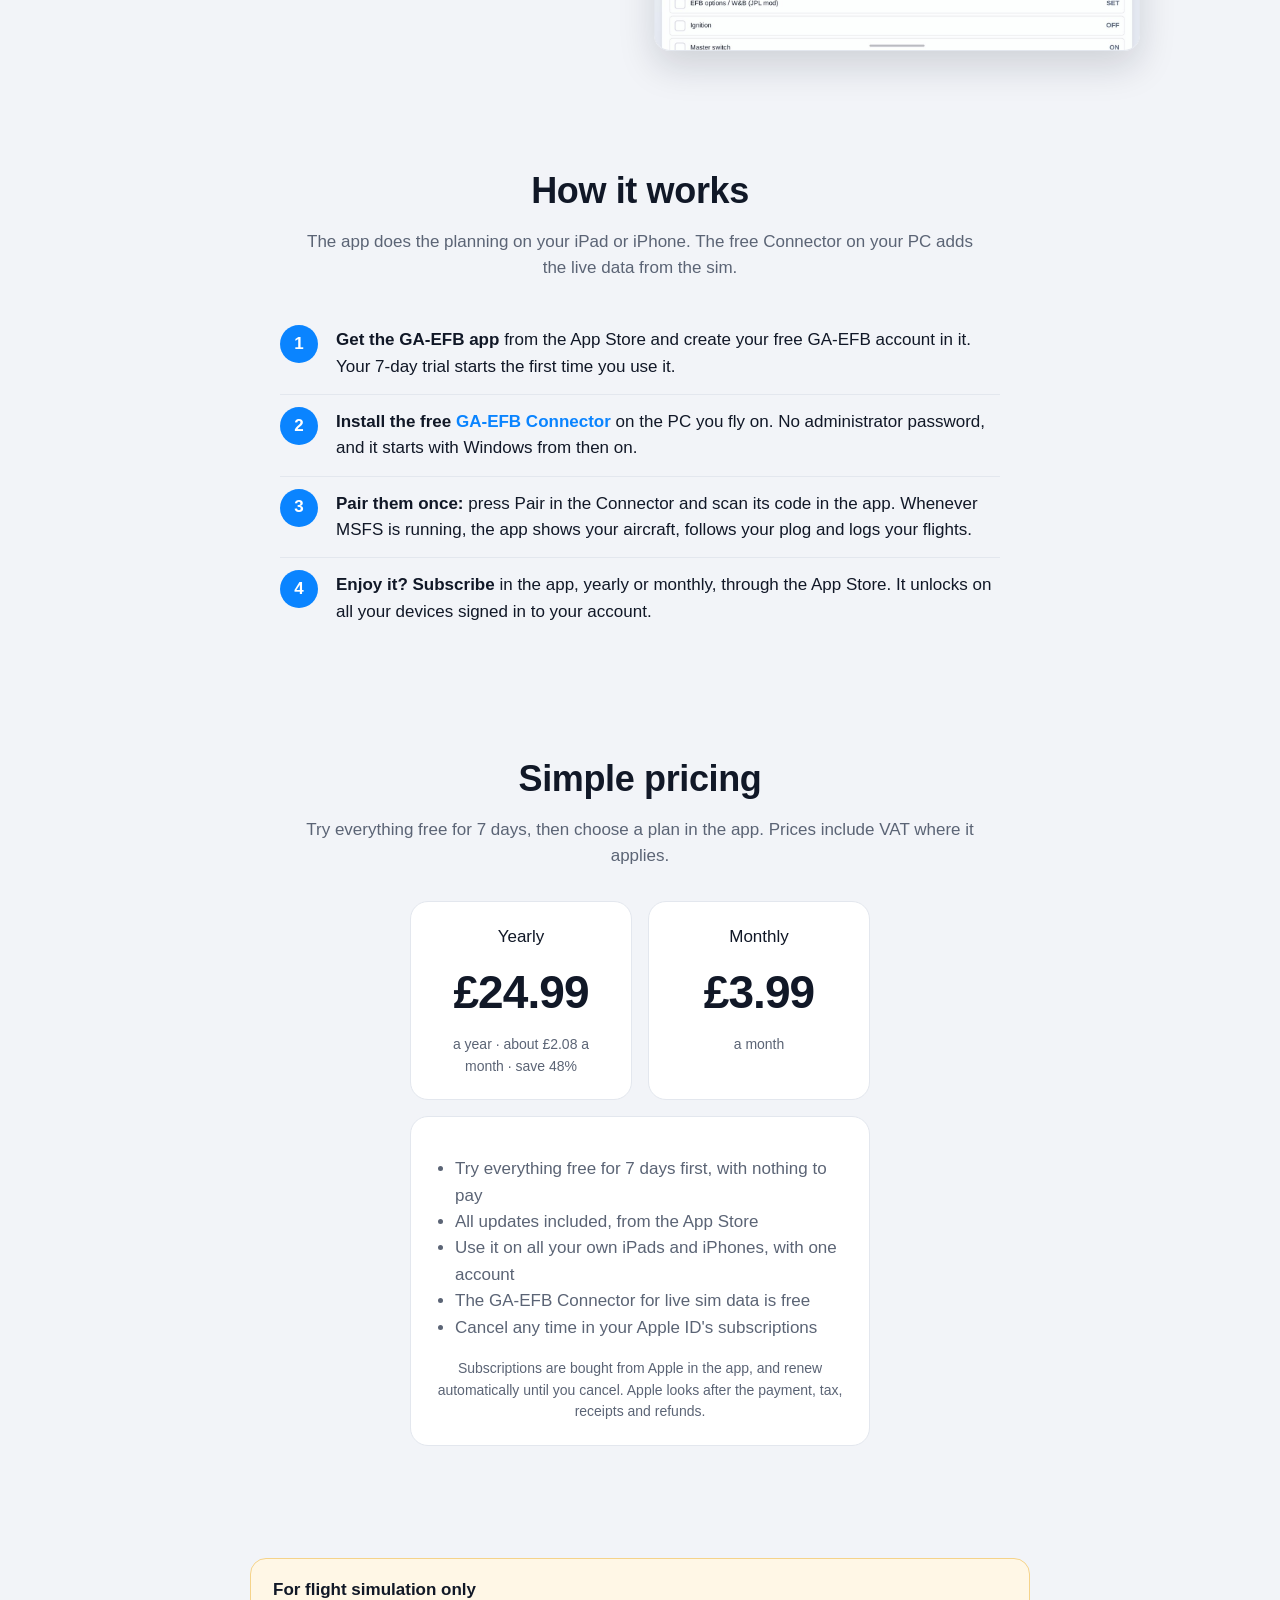
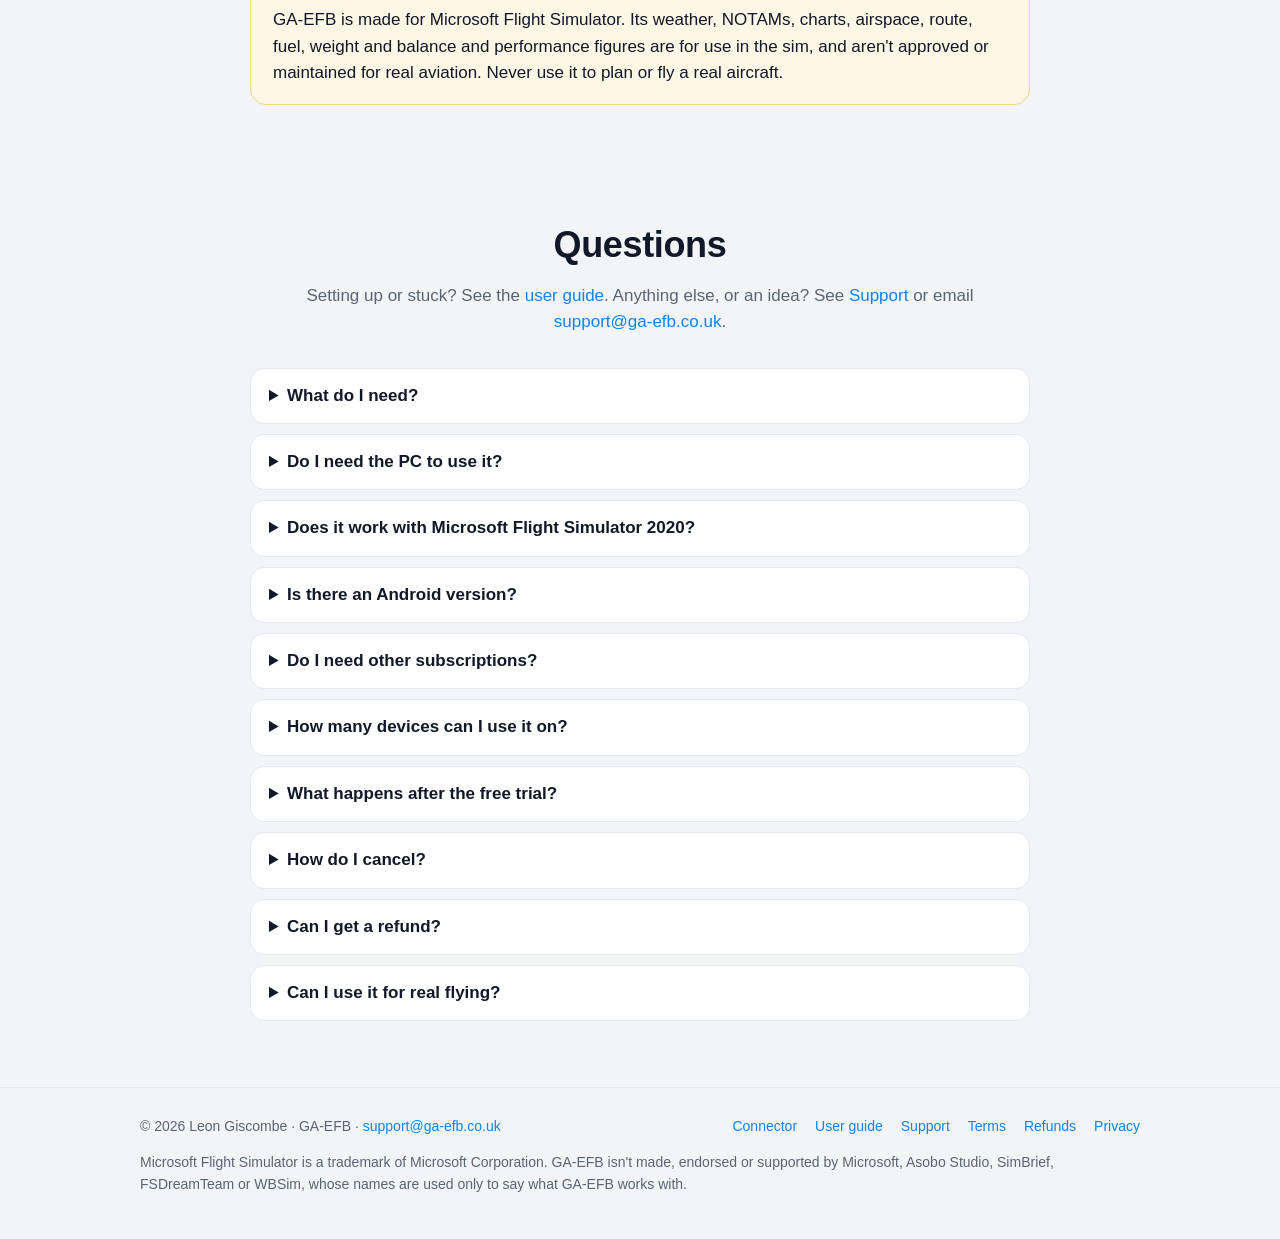
==== commit 122e72eb: "Website leontgiscombe/ga-efb@c222a8e502b4a2096f8a43995628372008ff39d4" ====
--- a/index.html
+++ b/index.html
@@ -4,9 +4,9 @@
   <meta charset="utf-8">
   <meta name="viewport" content="width=device-width, initial-scale=1">
   <title>GA-EFB – Electronic flight bag for Microsoft Flight Simulator 2024</title>
-  <meta name="description" content="GA-EFB is an iPad-style electronic flight bag for Microsoft Flight Simulator 2024: VFR plog and route suggestions, weather go/no-go, weight and balance, checklists, flight tracking and logbook. An app for iPad and iPhone: try it free for 7 days, then £24.99 a year or £2.99 a month.">
+  <meta name="description" content="GA-EFB is an iPad-style electronic flight bag for Microsoft Flight Simulator 2024: VFR plog and route suggestions, weather go/no-go, weight and balance, checklists, flight tracking and logbook. An app for iPad and iPhone: try it free for 7 days, then £24.99 a year or £3.99 a month.">
   <meta property="og:title" content="GA-EFB – Electronic flight bag for MSFS 2024">
-  <meta property="og:description" content="Plan, brief and fly your sim flights from your iPad or iPhone. Try it free for 7 days, then £24.99 a year or £2.99 a month.">
+  <meta property="og:description" content="Plan, brief and fly your sim flights from your iPad or iPhone. Try it free for 7 days, then £24.99 a year or £3.99 a month.">
   <meta property="og:image" content="https://ga-efb.co.uk/images/product.png">
   <meta property="og:url" content="https://ga-efb.co.uk/">
   <meta name="twitter:card" content="summary_large_image">
@@ -23,6 +23,7 @@
         <a href="#how" class="hide-small">How it works</a>
         <a href="#price">Price</a>
         <a href="#faq" class="hide-small">FAQ</a>
+        <a href="connector.html">Connector</a>
         <a href="guide.html">Guide</a>
       </nav>
     </div>
@@ -35,7 +36,8 @@
       <p class="lead">Plan, brief and fly your sim flights from your iPad or iPhone. The GA-EFB app plans and briefs on its own, anywhere; add the free GA-EFB Connector on the PC you fly on, and it follows your flight live from Microsoft Flight Simulator.</p>
       <div class="buttons">
         <span class="btn primary">Coming soon to the App Store<small>For iPad and iPhone · free for 7 days</small></span>
-        <a class="btn secondary" href="#price">£24.99 a year<small>or £2.99 a month</small></a>
+        <a class="btn secondary" href="#price">£24.99 a year<small>or £3.99 a month</small></a>
+        <a class="btn secondary" href="connector.html">Download the PC Connector<small>Free · Windows 10 or 11</small></a>
       </div>
       <p class="fine">iPad or iPhone · live data with Microsoft Flight Simulator 2024 on a Windows PC · For flight simulation only</p>
       <div class="shot"><img src="images/home.jpg" alt="GA-EFB's home screen on an iPad: today's flight, weather and pre-flight widgets above the app icons" width="1400" height="973"></div>
@@ -101,11 +103,11 @@
           <div class="card price">
             <div>Yearly</div>
             <div class="amount">£24.99</div>
-            <div class="fine" style="margin-top:0">a year · about £2.08 a month</div>
+            <div class="fine" style="margin-top:0">a year · about £2.08 a month · save 48%</div>
           </div>
           <div class="card price">
             <div>Monthly</div>
-            <div class="amount">£2.99</div>
+            <div class="amount">£3.99</div>
             <div class="fine" style="margin-top:0">a month</div>
           </div>
         </div>
@@ -143,7 +145,6 @@
         <details><summary>How many devices can I use it on?</summary><p>All of your own iPads and iPhones. Your subscription is tied to your GA-EFB account, so sign in to it on each device.</p></details>
         <details><summary>What happens after the free trial?</summary><p>After 7 days GA-EFB asks you to subscribe, yearly or monthly, in the app. Your logbook, plogs and settings from the trial are all kept.</p></details>
         <details><summary>How do I cancel?</summary><p>In your Apple ID's subscriptions (Settings → your name → Subscriptions on the iPad or iPhone), or from GA-EFB's Settings → Subscription → Manage Subscription. GA-EFB carries on until the end of the period you've paid for.</p></details>
-        <details><summary>I bought GA-EFB for £20 before</summary><p>Thank you! Your licence is tied to your GA-EFB account, so sign in to the app with that account and it's unlocked, with nothing more to pay.</p></details>
         <details><summary>Can I get a refund?</summary><p>Subscriptions are sold by Apple, so refunds are Apple's: see the <a href="refunds.html">refund policy</a>.</p></details>
         <details><summary>Can I use it for real flying?</summary><p>No. GA-EFB is for flight simulation only. Nothing in it is approved or kept up to date for real aviation.</p></details>
       </div>
@@ -154,6 +155,7 @@
     <div class="wrap">
       <span>© 2026 Leon Giscombe · GA-EFB · <a href="mailto:support@ga-efb.co.uk">support@ga-efb.co.uk</a></span>
       <nav>
+        <a href="connector.html">Connector</a>
         <a href="guide.html">User guide</a>
         <a href="support.html">Support</a>
         <a href="terms.html">Terms</a>
--- a/style.css
+++ b/style.css
@@ -42,7 +42,7 @@
 .brand:hover { text-decoration: none; }
 header.top nav { margin-left: auto; display: flex; gap: 22px; font-size: 15px; }
 header.top nav a { color: var(--dim); }
-@media (max-width: 640px) { header.top nav .hide-small { display: none; } }
+@media (max-width: 640px) { header.top nav .hide-small { display: none; } header.top nav { gap: 14px; } }
 
 .hero { text-align: center; padding-top: 72px; padding-bottom: 40px; }
 .hero img.logo { width: 96px; height: 96px; filter: drop-shadow(0 10px 24px rgba(37, 99, 235, 0.35)); }
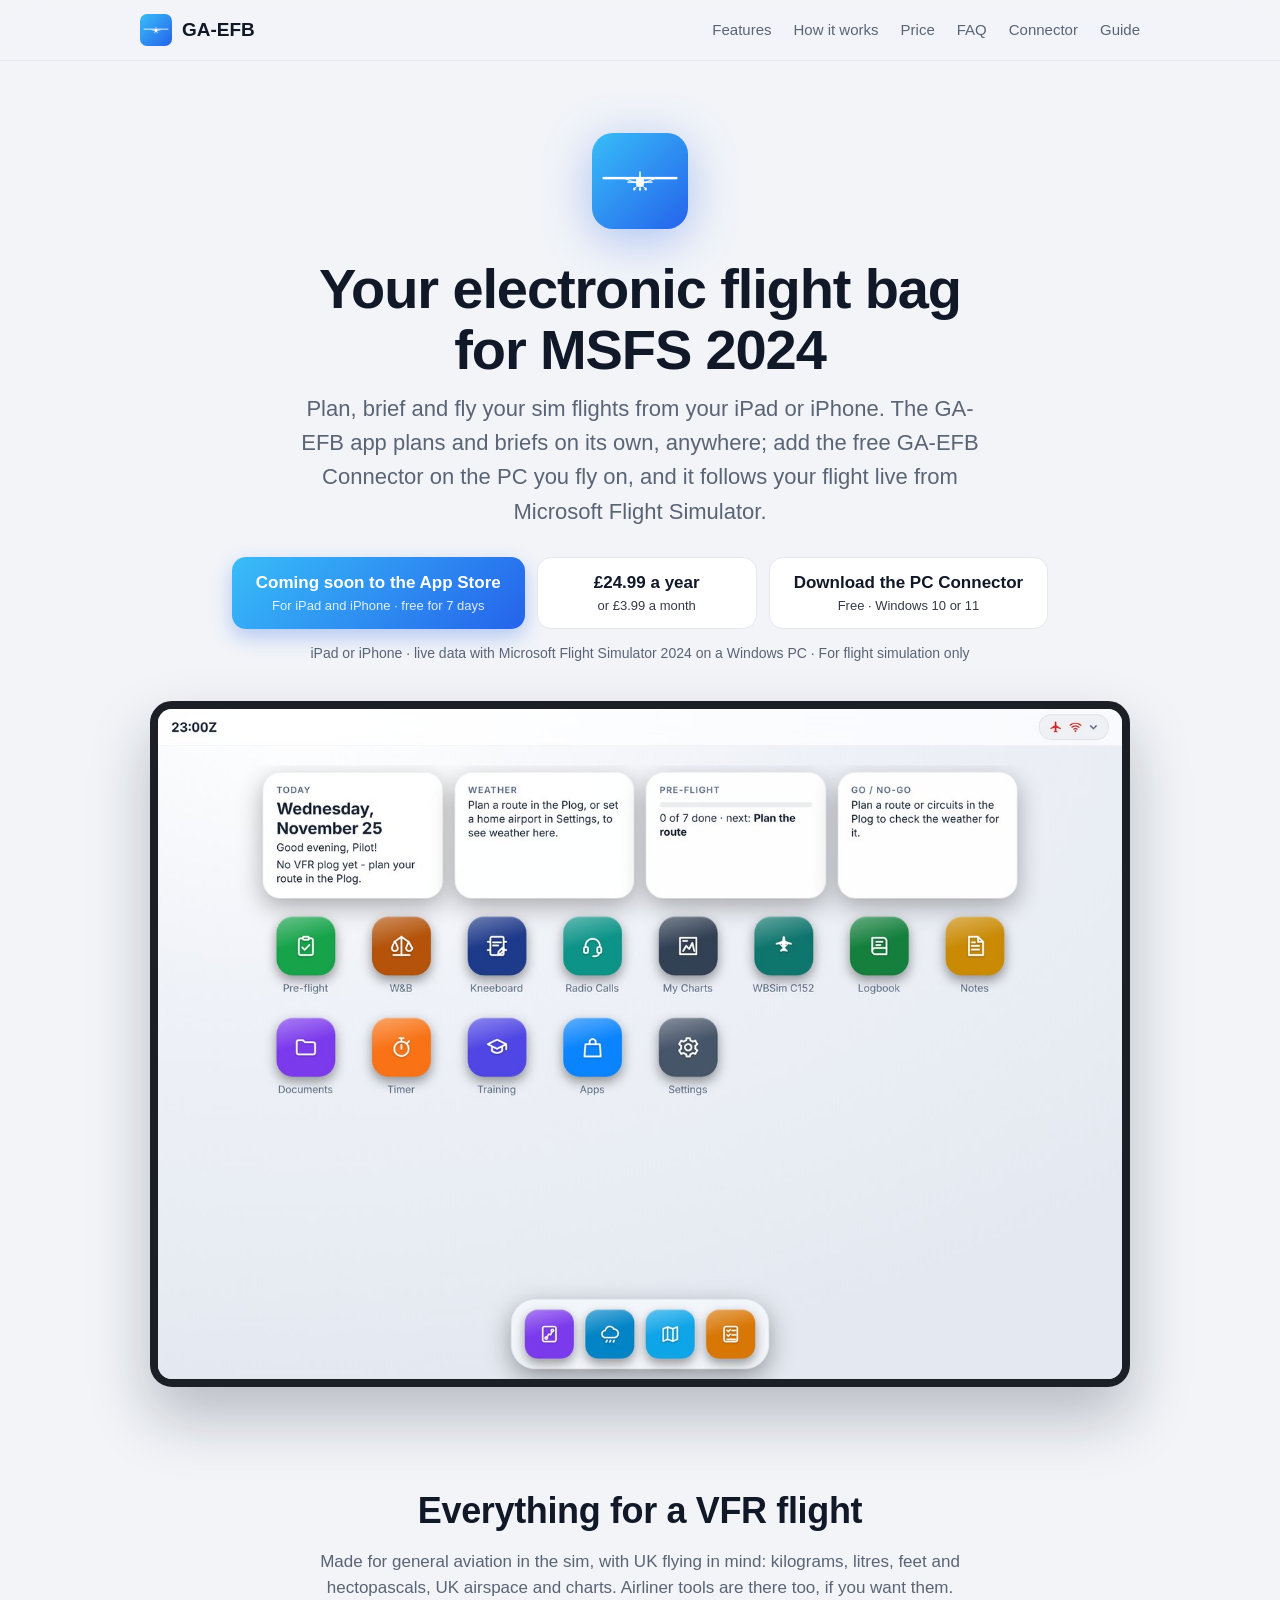
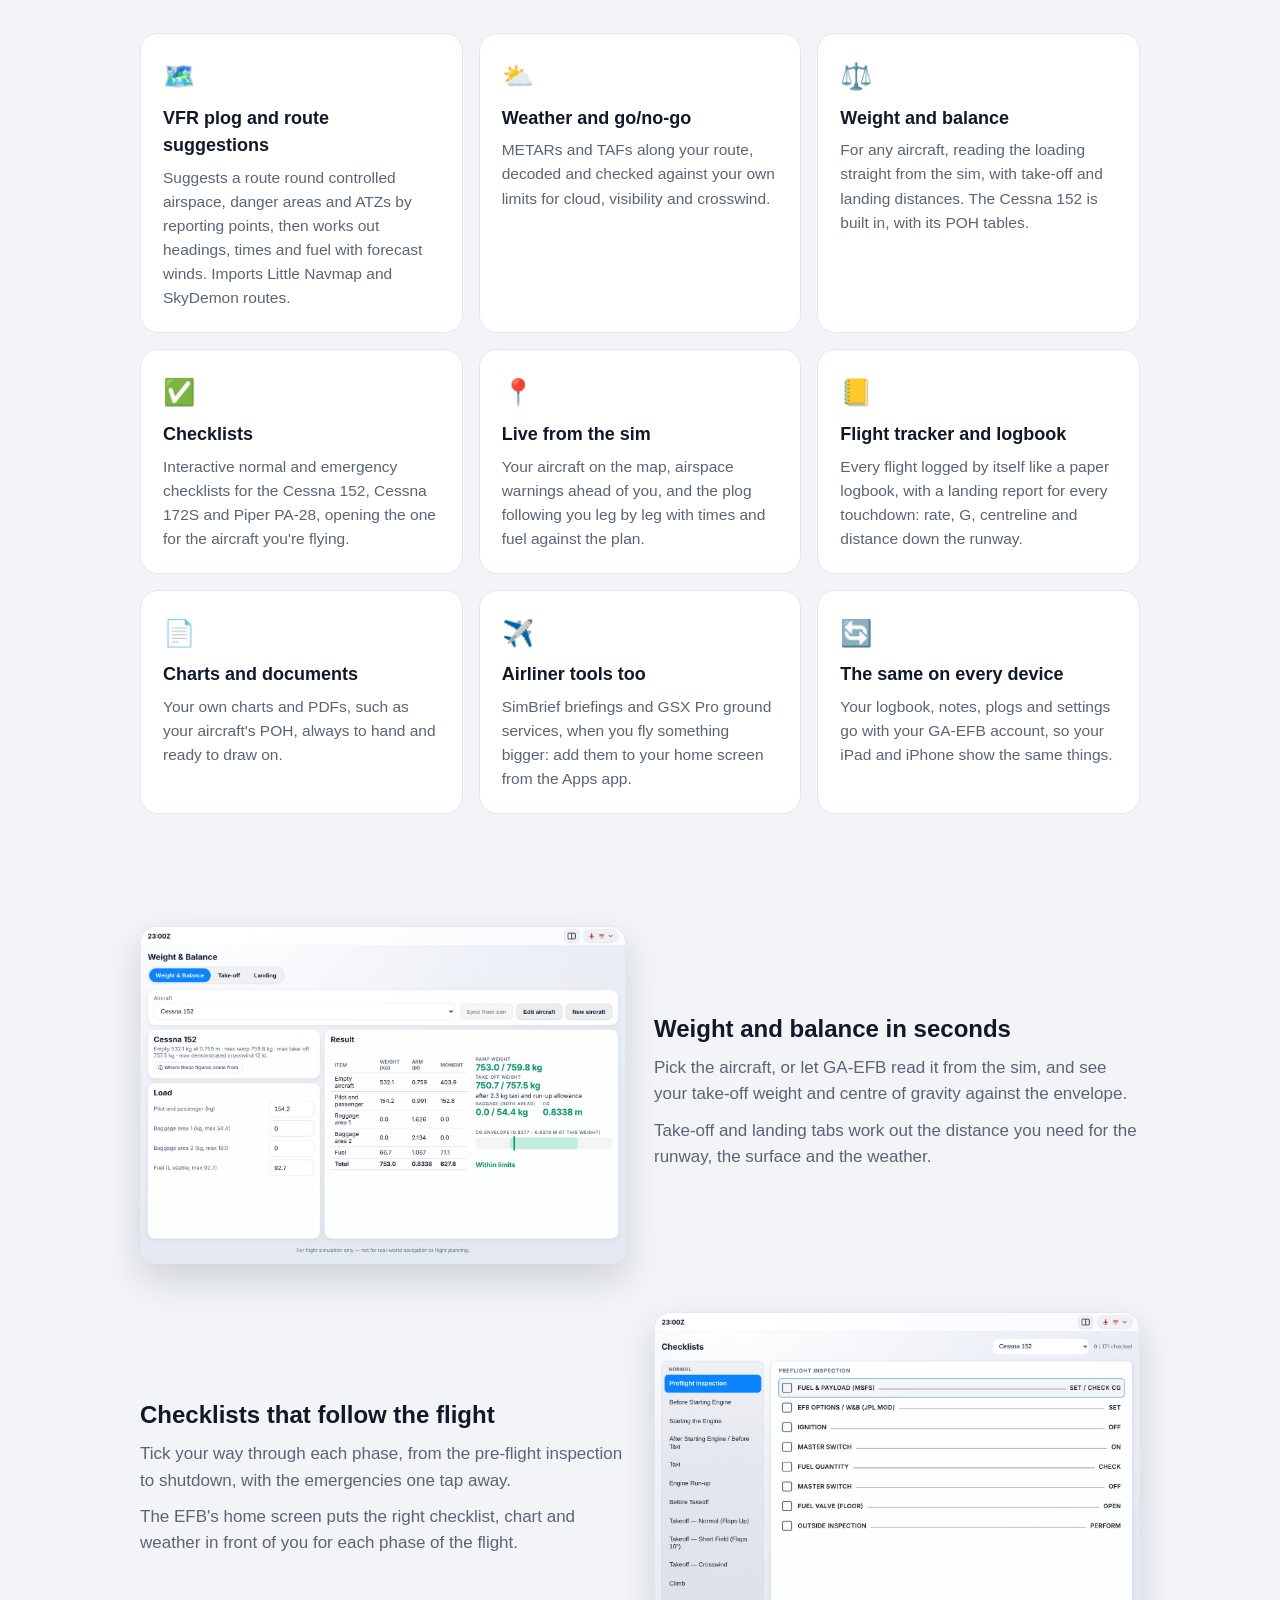
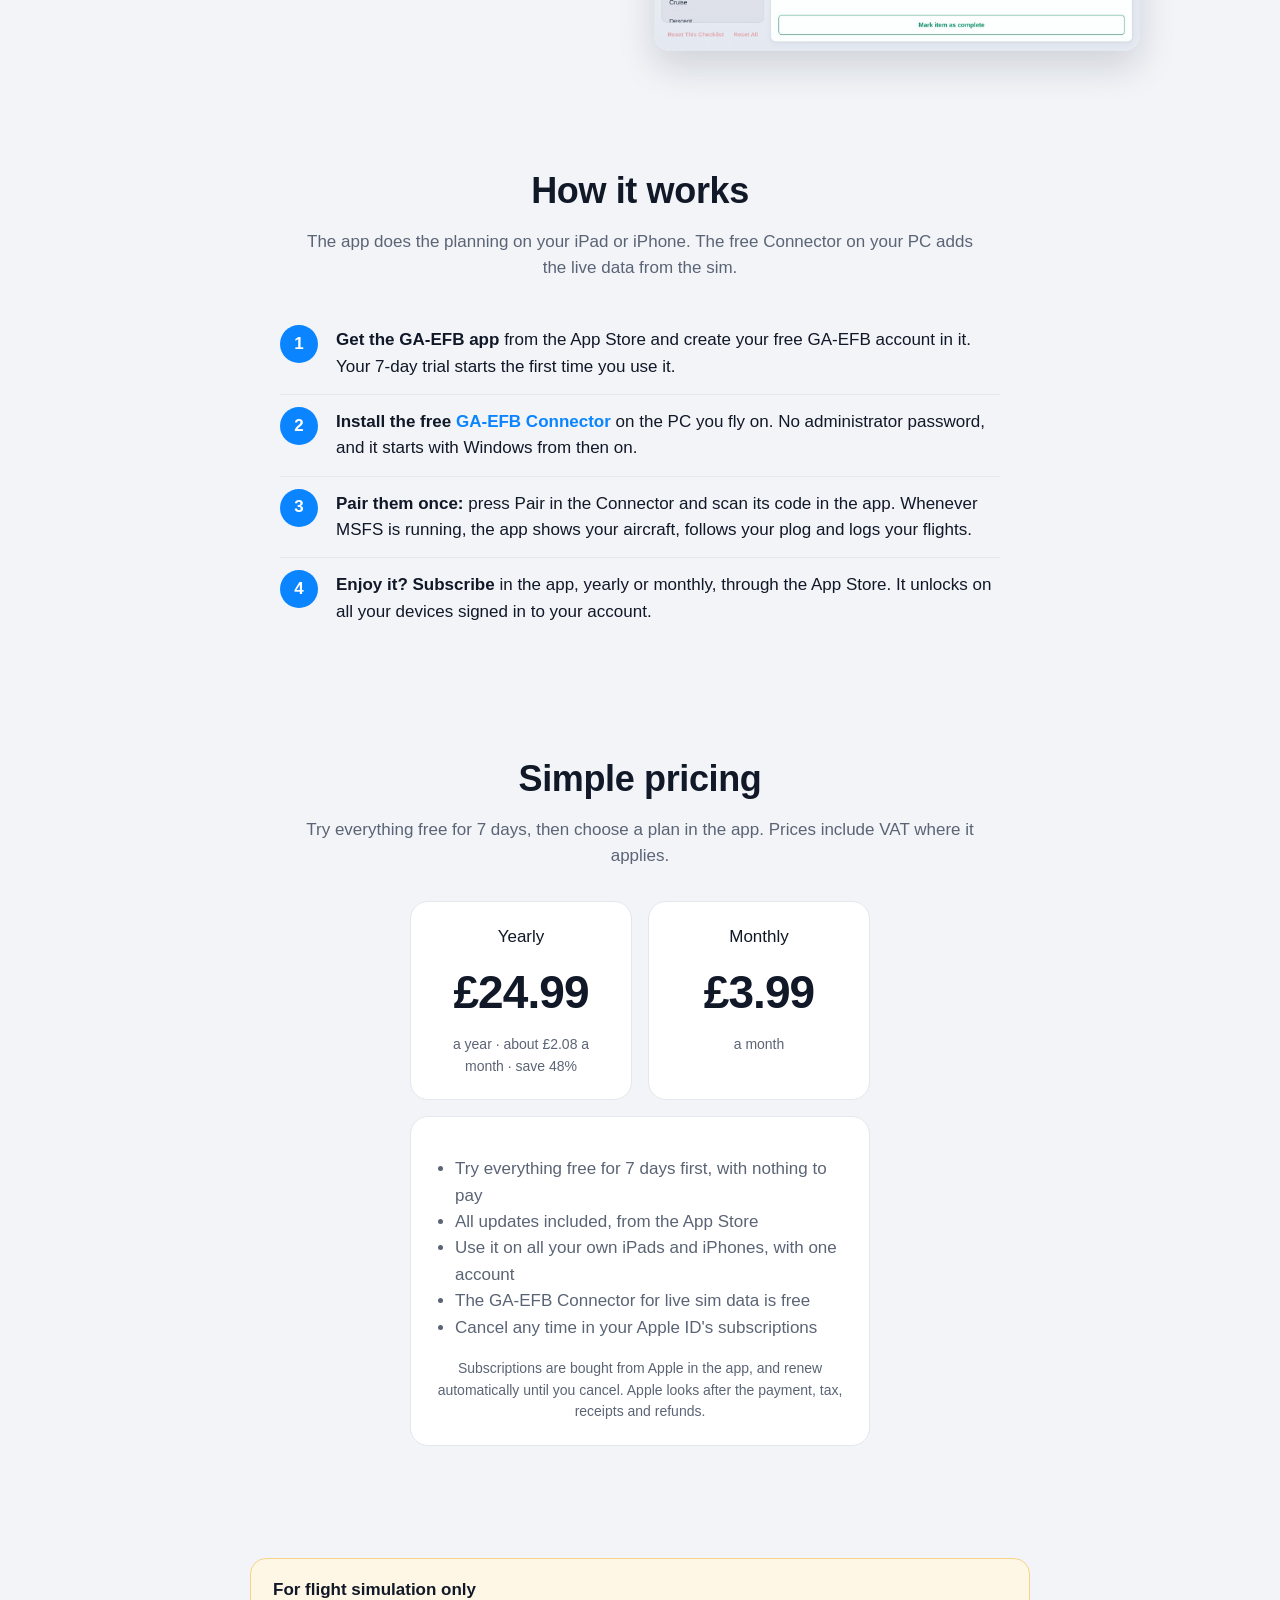
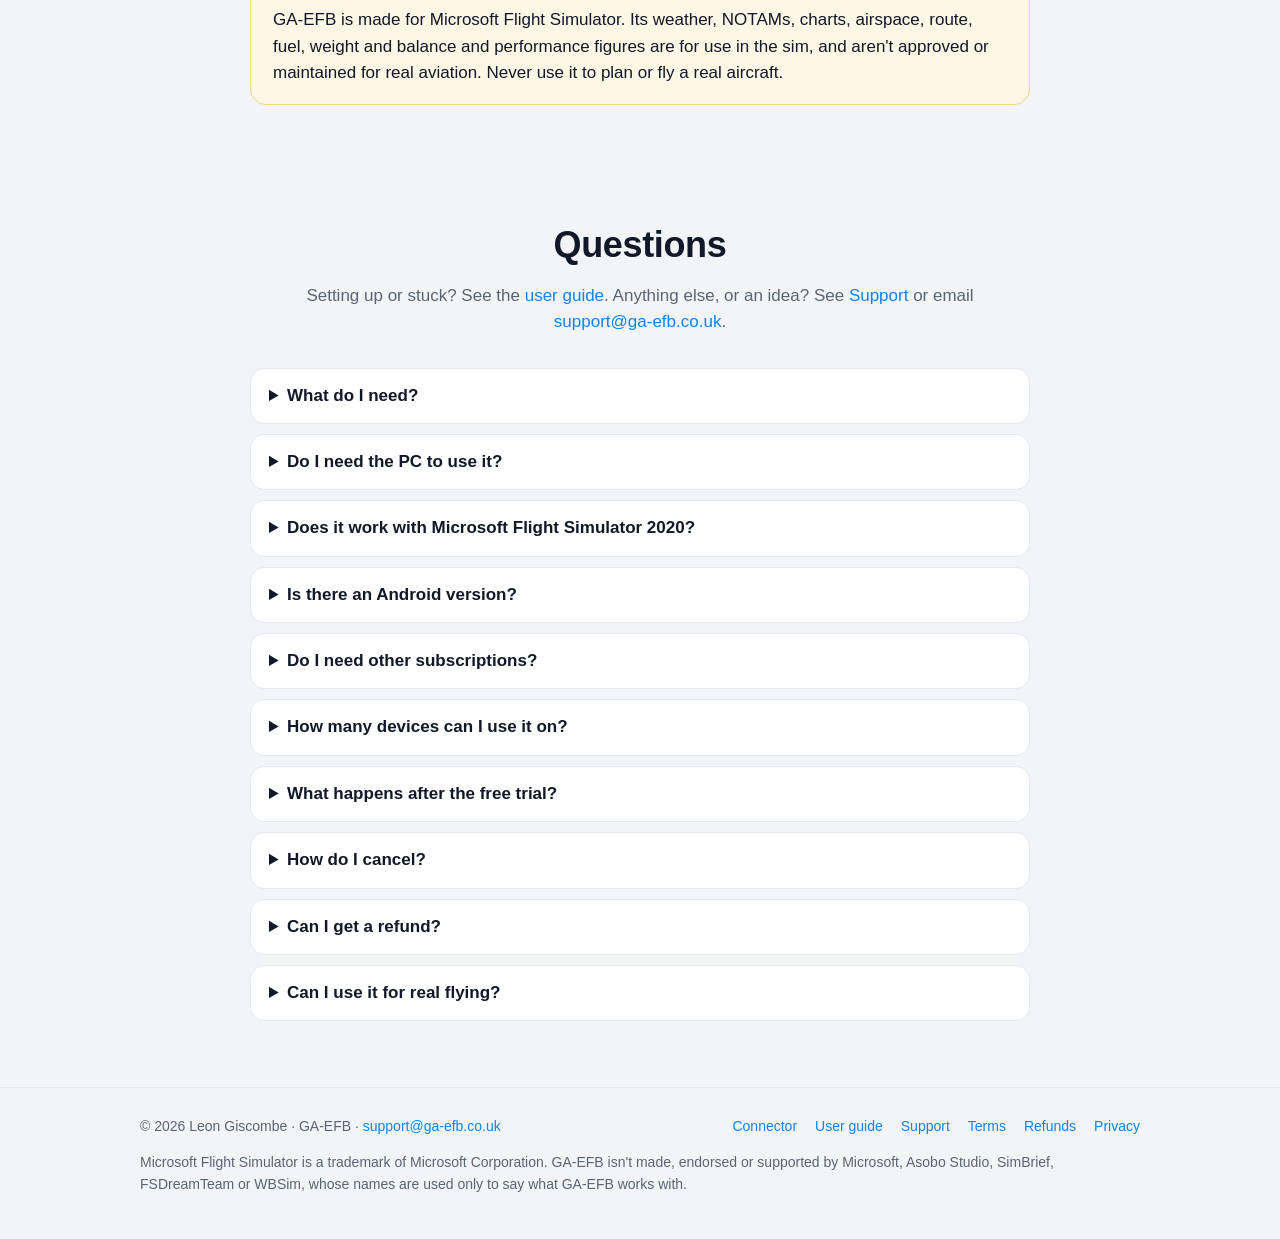
==== commit 55f6f732: "Website leontgiscombe/ga-efb@7e66e153457a8973e9480a39be627b2cdaca517f" ====
--- a/index.html
+++ b/index.html
@@ -12,6 +12,7 @@
   <meta name="twitter:card" content="summary_large_image">
   <link rel="icon" href="images/favicon-32.png" type="image/png" sizes="32x32">
   <link rel="apple-touch-icon" href="images/apple-touch-icon.png">
+  <meta name="apple-itunes-app" content="app-id=6831366894">
   <link rel="stylesheet" href="style.css">
 </head>
 <body>
@@ -35,7 +36,7 @@
       <h1>Your electronic flight bag<br>for MSFS&nbsp;2024</h1>
       <p class="lead">Plan, brief and fly your sim flights from your iPad or iPhone. The GA-EFB app plans and briefs on its own, anywhere; add the free GA-EFB Connector on the PC you fly on, and it follows your flight live from Microsoft Flight Simulator.</p>
       <div class="buttons">
-        <span class="btn primary">Coming soon to the App Store<small>For iPad and iPhone · free for 7 days</small></span>
+        <span class="btn primary" data-app-store data-app-store-live="Download on the App Store&lt;small&gt;For iPad and iPhone · free for 7 days&lt;/small&gt;">Coming soon to the App Store<small>For iPad and iPhone · free for 7 days</small></span>
         <a class="btn secondary" href="#price">£24.99 a year<small>or £3.99 a month</small></a>
         <a class="btn secondary" href="connector.html">Download the PC Connector<small>Free · Windows 10 or 11</small></a>
       </div>
@@ -87,7 +88,7 @@
         <h2>How it works</h2>
         <p class="sub">The app does the planning on your iPad or iPhone. The free Connector on your PC adds the live data from the sim.</p>
         <ol class="steps">
-          <li><strong>Get the GA-EFB app</strong> from the App Store and create your free GA-EFB account in it. Your 7-day trial starts the first time you use it.</li>
+          <li><strong>Get the GA-EFB app</strong> from <span data-app-store>the App Store</span> and create your free GA-EFB account in it. Your 7-day trial starts the first time you use it.</li>
           <li><strong>Install the free <a href="connector.html">GA-EFB Connector</a></strong> on the PC you fly on. No administrator password, and it starts with Windows from then on.</li>
           <li><strong>Pair them once:</strong> press Pair in the Connector and scan its code in the app. Whenever MSFS is running, the app shows your aircraft, follows your plog and logs your flights.</li>
           <li><strong>Enjoy it? Subscribe</strong> in the app, yearly or monthly, through the App Store. It unlocks on all your devices signed in to your account.</li>
@@ -166,5 +167,6 @@
     <div class="wrap"><span class="fine">Microsoft Flight Simulator is a trademark of Microsoft Corporation. GA-EFB isn't made, endorsed or supported by Microsoft, Asobo Studio, SimBrief, FSDreamTeam or WBSim, whose names are used only to say what GA-EFB works with.</span></div>
   </footer>
 
+  <script src="app-store.js" defer></script>
 </body>
 </html>
